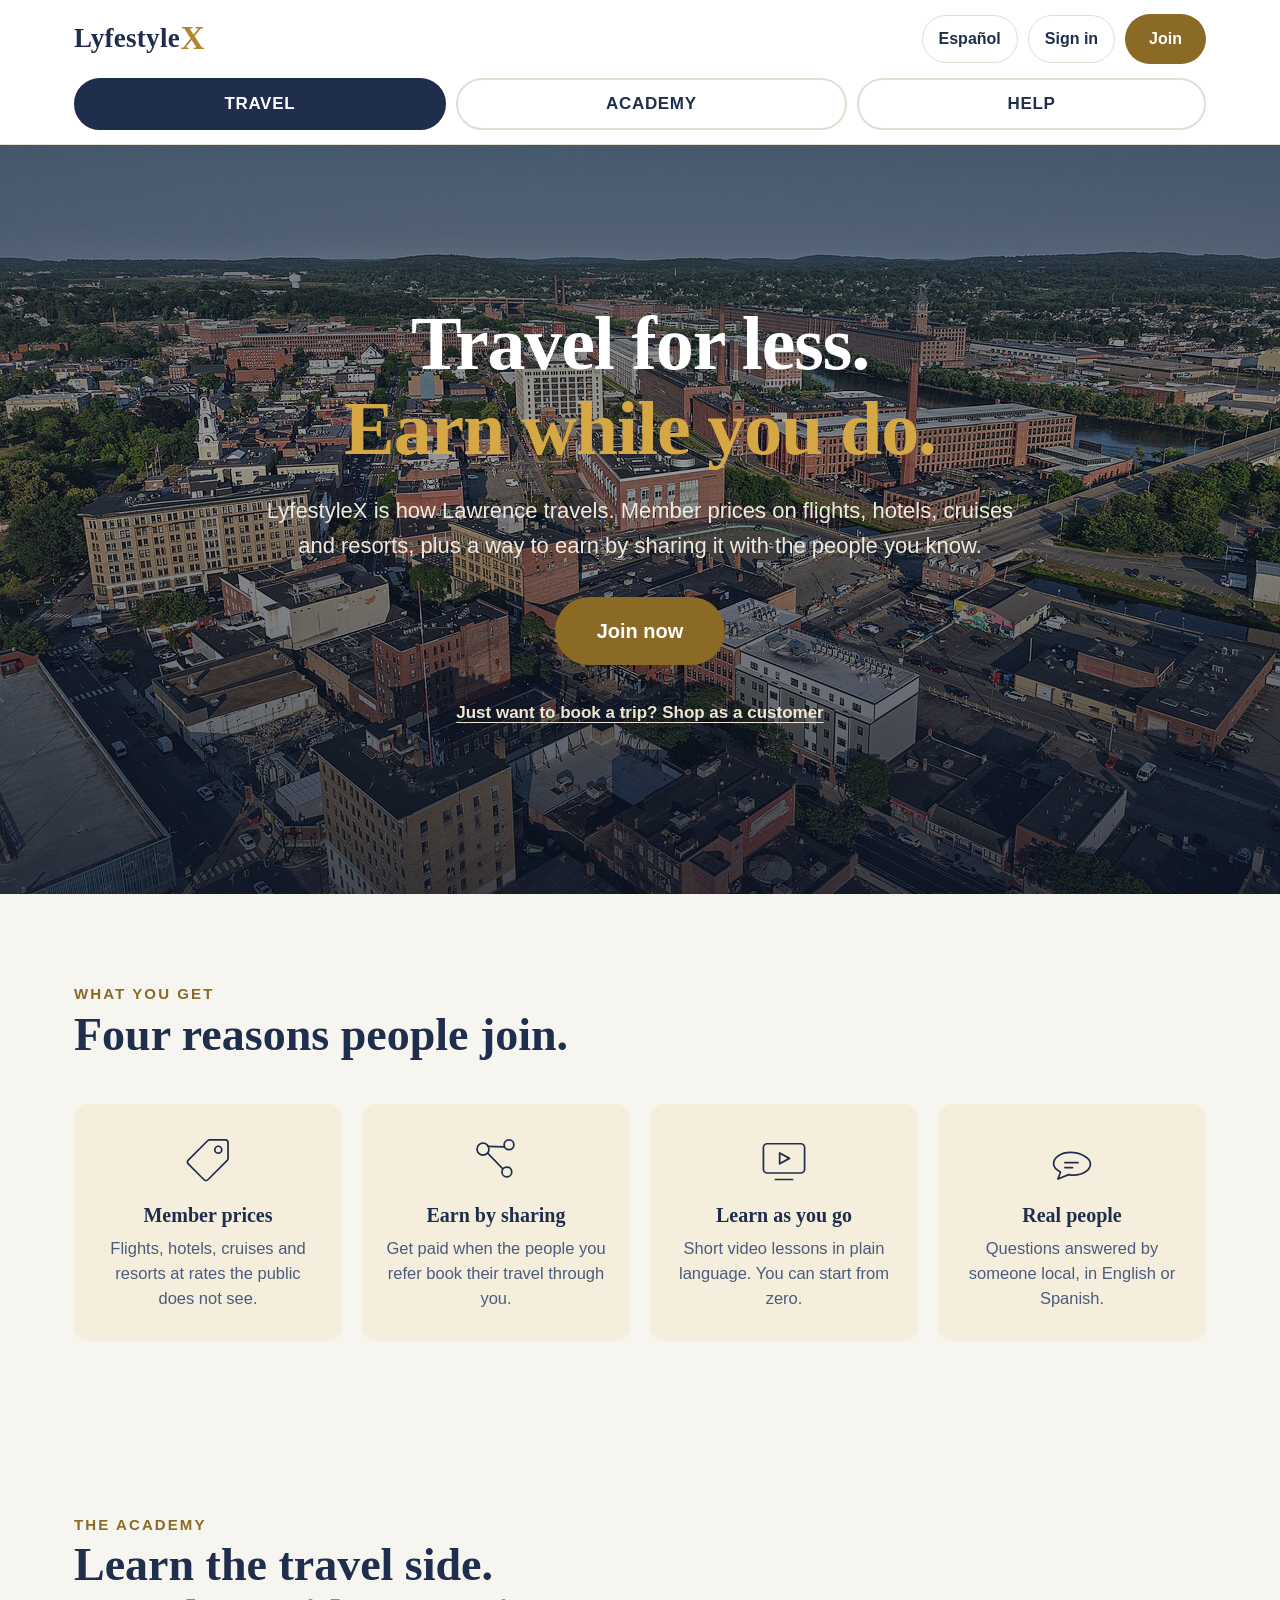
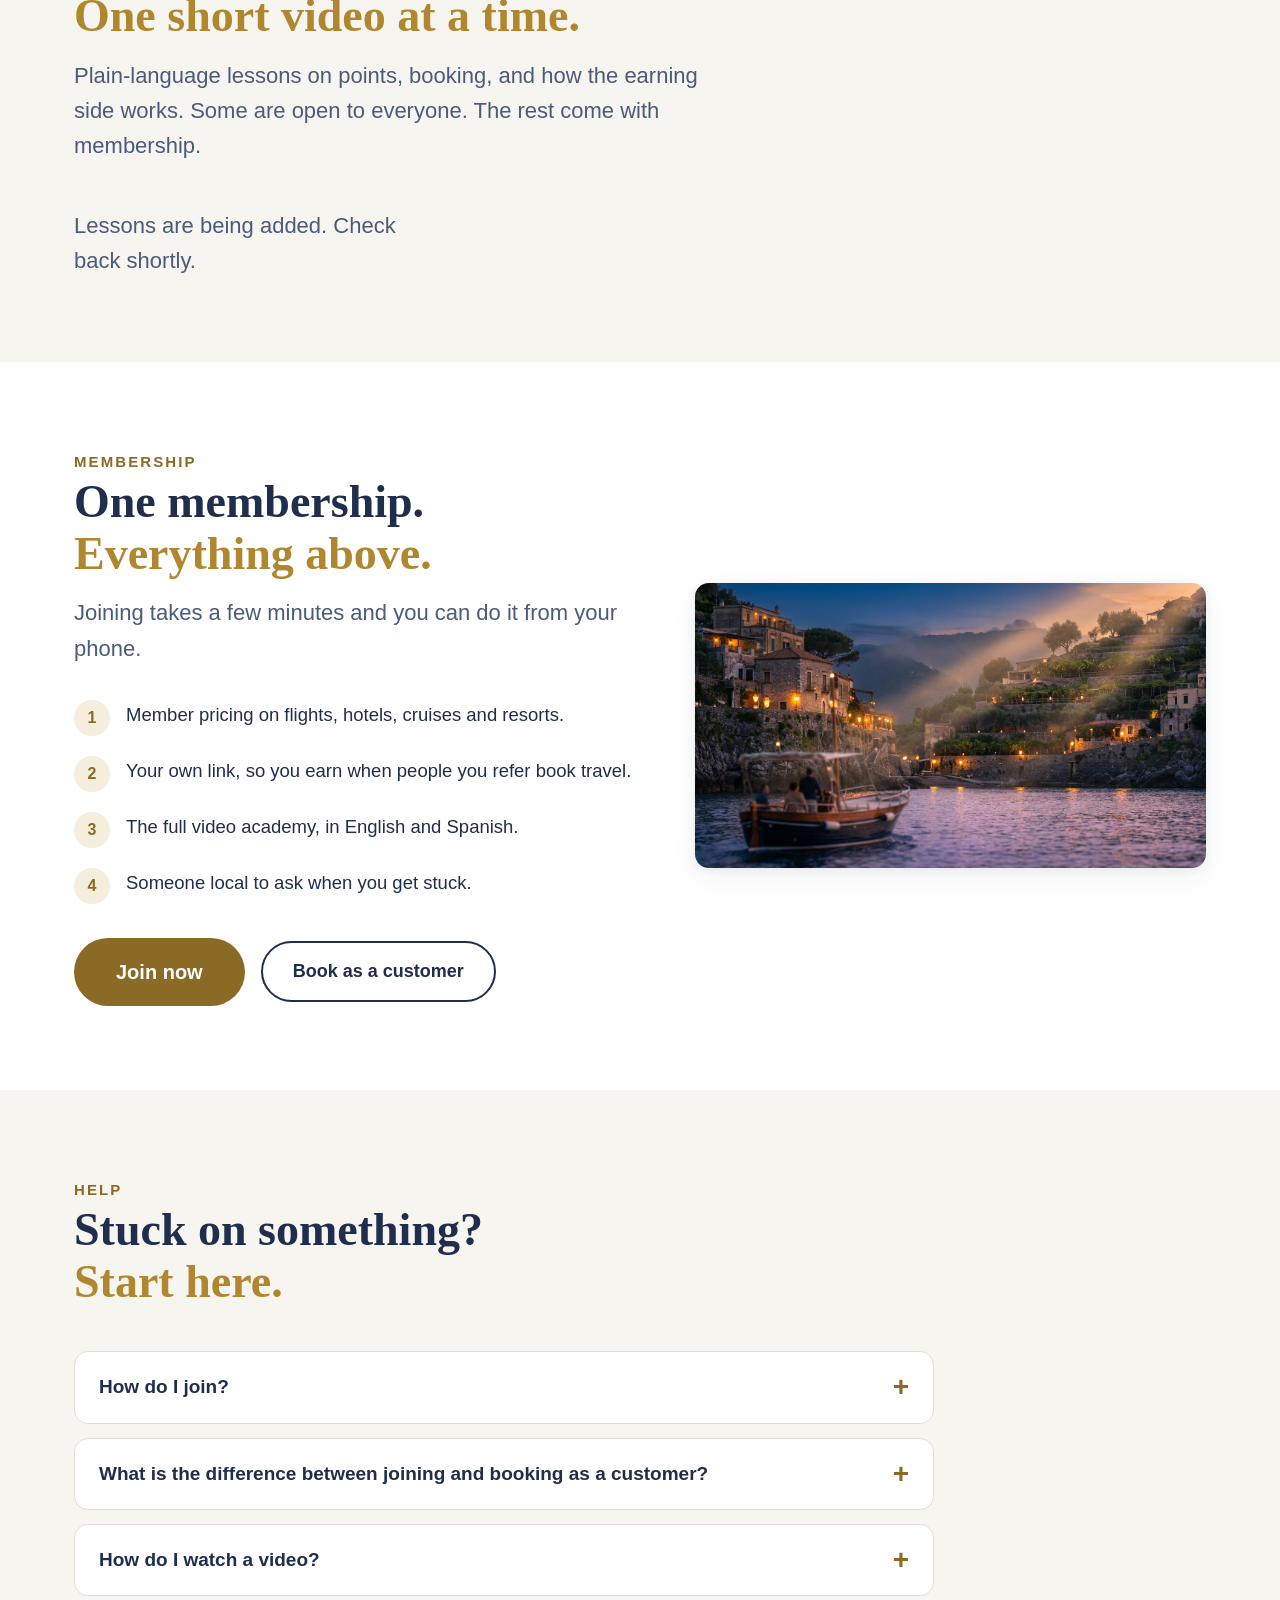
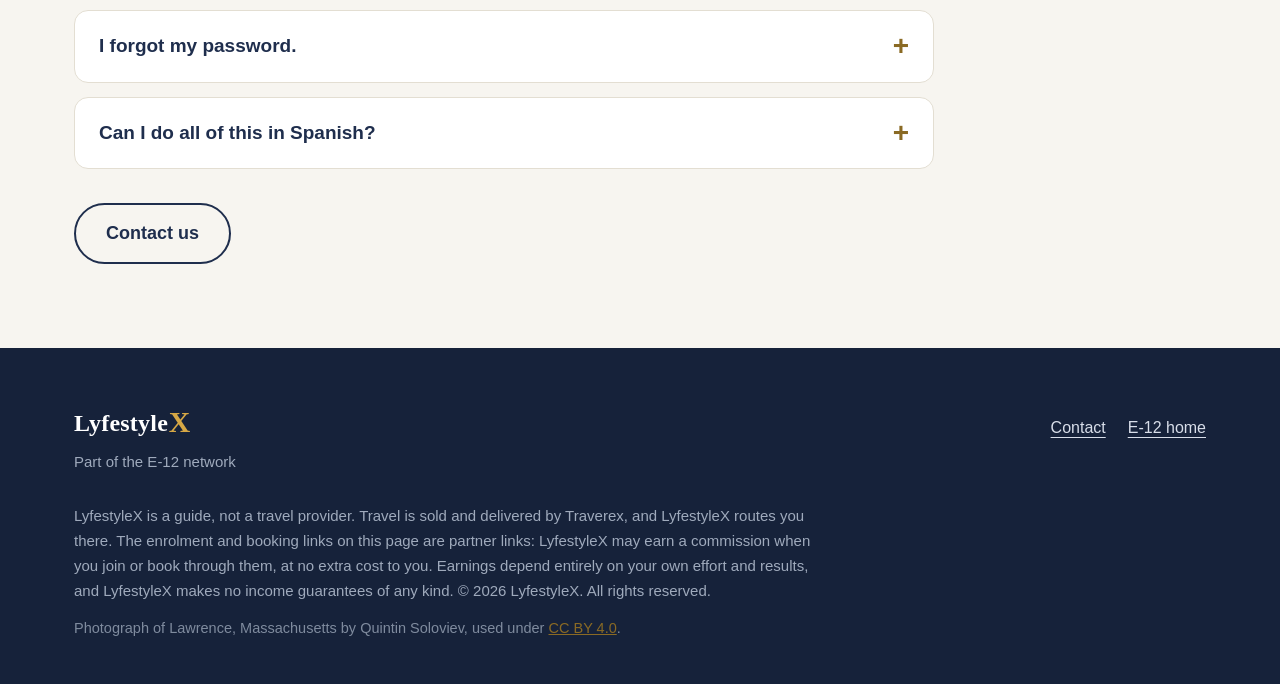
==== lifestyle/index.html @ 4eb67fd3 "LyfestyleX travel page: light rebuild at /lifestyle/ New standalone travel page, the first category " ====
<!doctype html>
<html lang="en">
<head>
<meta charset="utf-8">
<meta name="viewport" content="width=device-width, initial-scale=1">
<title>LyfestyleX - Travel for less, earn while you do</title>
<meta name="description" content="LyfestyleX is how Lawrence travels. Member prices on flights, hotels and cruises, plus a way to earn by sharing it.">
<style>
/* ==========================================================================
   LyfestyleX - travel page (Gate 01 of the E-12 / e1212.com umbrella)
   Layout + palette after lawrenceredevelopmentauthority.org (navy + gold,
   white ground, two-tone serif headings).
   Imagery after xullu.com (bright, full-bleed, rounded, generous space).
   Built for an older, less tech-comfortable, bilingual Lawrence audience:
   nothing hidden behind a menu, nothing under 15px, every target >= 48px.
   Self-contained: no external requests of any kind.
   ========================================================================== */
:root {
  --navy:       #1F2E4D;   /* primary text, headline line 1 */
  --navy-deep:  #16223A;
  --navy-soft:  #4A5B7C;   /* secondary text - 6.4:1 on white */
  --gold:       #B0872F;   /* LARGE display text only - 3.3:1 */
  --gold-text:  #8A6A24;   /* small text + button fills - 5.0:1 */
  --gold-hi:    #D6A845;   /* bright accent, used on dark only */
  --gold-tint:  #F6EEDC;
  --paper:      #FFFFFF;
  --paper-2:    #F7F5F0;
  --line:       #E3DED2;
  --focus:      #1F6FEB;
  --ok:         #2F6B3A;
  --font-display: "Georgia Pro", Georgia, "Times New Roman", serif;
  --font-body: -apple-system, BlinkMacSystemFont, "Segoe UI", Roboto, "Helvetica Neue", Arial, sans-serif;
  --radius: 14px;
  --shadow: 0 2px 10px rgba(31, 46, 77, 0.07), 0 10px 30px rgba(31, 46, 77, 0.06);
}

* { margin: 0; padding: 0; box-sizing: border-box; }
[hidden] { display: none !important; }
html { scroll-behavior: smooth; scroll-padding-top: 148px; }
body {
  background: var(--paper);
  color: var(--navy);
  font-family: var(--font-body);
  font-size: 19px;
  line-height: 1.6;
  overflow-x: hidden;
  -webkit-font-smoothing: antialiased;
}
img { max-width: 100%; display: block; }
a { color: var(--gold-text); }

/* One visible focus style everywhere. Never removed. */
:focus-visible {
  outline: 3px solid var(--focus);
  outline-offset: 3px;
  border-radius: 4px;
}

.wrap { max-width: 1180px; margin: 0 auto; padding: 0 24px; }

/* ============================== TYPE ============================== */
h1, h2, h3 { font-family: var(--font-display); font-weight: 700; line-height: 1.12; }
h1 { font-size: clamp(38px, 6.4vw, 76px); letter-spacing: -0.015em; }
h2 { font-size: clamp(30px, 4vw, 46px); color: var(--navy); }
h3 { font-size: 21px; line-height: 1.3; }
/* LRA's signature: heading stacks navy over gold */
.h2-gold { display: block; color: var(--gold); }
.lead { font-size: clamp(18px, 2vw, 22px); color: var(--navy-soft); max-width: 62ch; }
.eyebrow {
  font-size: 15px; font-weight: 700; letter-spacing: 0.14em;
  text-transform: uppercase; color: var(--gold-text); margin-bottom: 10px;
}

/* ============================== BUTTONS ============================== */
.btn {
  display: inline-flex; align-items: center; justify-content: center;
  min-height: 56px; padding: 14px 30px;
  font-family: var(--font-body); font-size: 18px; font-weight: 700;
  border: 2px solid transparent; border-radius: 999px;
  cursor: pointer; text-decoration: none; text-align: center;
  transition: background-color .15s, border-color .15s, color .15s;
}
.btn-gold { background: var(--gold-text); color: #fff; }
.btn-gold:hover { background: #6E5320; }
.btn-navy { background: var(--navy); color: #fff; }
.btn-navy:hover { background: var(--navy-deep); }
.btn-ghost { background: transparent; color: var(--navy); border-color: var(--navy); }
.btn-ghost:hover { background: var(--navy); color: #fff; }
.btn-lg { min-height: 64px; font-size: 20px; padding: 16px 40px; }
.btn-sm { min-height: 48px; font-size: 16px; padding: 10px 22px; }
.cta-row { display: flex; flex-wrap: wrap; gap: 16px; align-items: center; }

/* ============================== NAV ============================== */
header.nav {
  position: sticky; top: 0; z-index: 50;
  background: var(--paper);
  border-bottom: 1px solid var(--line);
}
.nav-in {
  display: flex; align-items: center; justify-content: space-between;
  gap: 16px; padding: 14px 24px; max-width: 1180px; margin: 0 auto;
}
.wordmark {
  font-family: var(--font-display); font-weight: 700;
  font-size: 27px; letter-spacing: 0.01em; color: var(--navy);
  text-decoration: none; white-space: nowrap;
}
/* the emphasised X */
.wordmark .x {
  color: var(--gold); font-size: 1.24em; line-height: 0;
  position: relative; top: 0.05em; margin-left: 0.02em;
}
.nav-right { display: flex; align-items: center; gap: 10px; flex-wrap: wrap; }
.linkbtn {
  min-height: 48px; padding: 8px 16px; font-size: 16px; font-weight: 600;
  background: none; border: 1px solid var(--line); border-radius: 999px;
  color: var(--navy); cursor: pointer; font-family: var(--font-body);
}
.linkbtn:hover { border-color: var(--navy); }

/* Row 2: the four big labelled tabs. Never a hamburger, never a dropdown. */
.tabs {
  display: flex; gap: 10px; flex-wrap: wrap;
  padding: 0 24px 14px; max-width: 1180px; margin: 0 auto;
}
.tab {
  flex: 1 1 auto; min-width: 130px;
  display: flex; align-items: center; justify-content: center;
  min-height: 52px; padding: 10px 18px;
  font-size: 17px; font-weight: 700; letter-spacing: 0.04em;
  text-transform: uppercase; text-decoration: none;
  color: var(--navy); background: var(--paper);
  border: 2px solid var(--line); border-radius: 999px;
  transition: background-color .15s, border-color .15s, color .15s;
}
.tab:hover { border-color: var(--navy); }
.tab[aria-current="true"] { background: var(--navy); border-color: var(--navy); color: #fff; }

/* ============================== HERO ============================== */
.hero { position: relative; min-height: min(78vh, 720px); display: flex; align-items: center; }
.hero-img { position: absolute; inset: 0; overflow: hidden; }
.hero-img img { width: 100%; height: 100%; object-fit: cover; object-position: center 42%; }
/* scrim so white type stays legible on a bright daylight photo */
.hero-img::after {
  content: ""; position: absolute; inset: 0;
  background:
    linear-gradient(180deg, rgba(12,20,36,0.62) 0%, rgba(12,20,36,0.40) 42%, rgba(12,20,36,0.78) 100%);
}
.hero-in { position: relative; z-index: 2; width: 100%; padding: 72px 0; text-align: center; }
.hero h1 { color: #fff; text-wrap: balance; }
.hero h1 .gold { color: var(--gold-hi); display: block; }
.hero .lead { color: #EFEAE0; margin: 22px auto 0; text-align: center; }
.hero .cta-row { justify-content: center; margin-top: 34px; }
/* the quieter customer path */
.cust-link {
  display: inline-block; margin-top: 22px;
  color: #F0E6CF; font-size: 17px; font-weight: 600;
  text-decoration: underline; text-underline-offset: 4px;
  min-height: 48px; padding: 12px 4px;
}
.cust-link:hover { color: #fff; }

/* ============================== SECTIONS ============================== */
section { padding: 84px 0; }
.band { background: var(--paper-2); }
.sec-head { max-width: 62ch; margin-bottom: 44px; }
.sec-head .lead { margin-top: 16px; }

/* ---- Xullu-style icon tiles ---- */
.tiles { display: grid; grid-template-columns: repeat(4, 1fr); gap: 20px; }
.tile {
  background: var(--gold-tint); border-radius: var(--radius);
  padding: 30px 24px; text-align: center;
}
.tile svg { width: 52px; height: 52px; margin: 0 auto 16px; display: block; color: var(--navy); }
.tile h3 { color: var(--navy); margin-bottom: 8px; font-size: 20px; }
.tile p { font-size: 16.5px; color: var(--navy-soft); line-height: 1.5; }

/* ---- card grid: wraps, never scrolls sideways, no arrows ---- */
.grid { display: grid; grid-template-columns: repeat(3, 1fr); gap: 26px; }
.card {
  background: var(--paper); border: 1px solid var(--line);
  border-radius: var(--radius); overflow: hidden;
  box-shadow: var(--shadow); cursor: pointer;
  display: flex; flex-direction: column;
  transition: transform .15s, box-shadow .15s;
}
.card:hover { transform: translateY(-3px); box-shadow: 0 6px 16px rgba(31,46,77,.12), 0 18px 44px rgba(31,46,77,.10); }
.card-img { position: relative; aspect-ratio: 16 / 9; background: var(--paper-2); }
.card-img img { width: 100%; height: 100%; object-fit: cover; }
.card-play {
  position: absolute; left: 50%; top: 50%; transform: translate(-50%, -50%);
  width: 62px; height: 62px; border-radius: 50%;
  background: rgba(255,255,255,0.94); box-shadow: 0 4px 14px rgba(0,0,0,.28);
  display: flex; align-items: center; justify-content: center;
}
.card-play::after {
  content: ""; margin-left: 4px;
  border-left: 19px solid var(--navy);
  border-top: 12px solid transparent; border-bottom: 12px solid transparent;
}
.card-body { padding: 20px 22px 24px; }
.pill {
  display: inline-block; margin-bottom: 10px;
  font-size: 14.5px; font-weight: 700; letter-spacing: 0.06em; text-transform: uppercase;
  padding: 5px 13px; border-radius: 999px;
}
.pill-members { background: var(--navy); color: #fff; }
.pill-free { background: var(--gold-tint); color: var(--gold-text); }
.card h3 { color: var(--navy); }

/* ---- membership list ---- */
.benefits { list-style: none; display: grid; gap: 20px; margin-bottom: 34px; }
.benefits li { display: flex; gap: 16px; align-items: flex-start; font-size: 18.5px; }
.benefits .n {
  flex: 0 0 auto; width: 36px; height: 36px; border-radius: 50%;
  background: var(--gold-tint); color: var(--gold-text);
  font-weight: 700; font-size: 16px;
  display: flex; align-items: center; justify-content: center;
}
.split { display: grid; grid-template-columns: 1.05fr 0.95fr; gap: 56px; align-items: center; }
.split img { border-radius: var(--radius); box-shadow: var(--shadow); }

/* ---- help / faq ---- */
.faq { display: grid; gap: 14px; max-width: 860px; }
.qa { border: 1px solid var(--line); border-radius: var(--radius); background: var(--paper); }
.qa summary {
  cursor: pointer; list-style: none; padding: 20px 24px;
  font-size: 19px; font-weight: 700; color: var(--navy);
  display: flex; justify-content: space-between; align-items: center; gap: 16px;
  min-height: 64px;
}
.qa summary::-webkit-details-marker { display: none; }
.qa summary::after { content: "+"; font-size: 28px; color: var(--gold-text); line-height: 1; }
.qa[open] summary::after { content: "\2212"; }
.qa p { padding: 0 24px 22px; color: var(--navy-soft); font-size: 17.5px; }

/* ---- video ---- */
.video-frame {
  position: relative; aspect-ratio: 16 / 9; max-width: 940px; margin: 0 auto;
  border-radius: var(--radius); overflow: hidden;
  background: var(--navy-deep); box-shadow: var(--shadow);
}
.video-frame iframe, .video-frame video { width: 100%; height: 100%; border: 0; display: block; }

/* ============================== FOOTER ============================== */
footer { background: var(--navy-deep); color: #D8DEE9; padding: 56px 0 44px; font-size: 16px; }
footer .wordmark { color: #fff; font-size: 24px; }
footer .wordmark .x { color: var(--gold-hi); }
.foot-top {
  display: flex; justify-content: space-between; gap: 26px;
  flex-wrap: wrap; align-items: flex-start; margin-bottom: 30px;
}
.foot-links { display: flex; gap: 22px; flex-wrap: wrap; }
.foot-links a { color: #D8DEE9; text-decoration: underline; text-underline-offset: 4px; min-height: 48px; display: inline-flex; align-items: center; }
.foot-links a:hover { color: #fff; }
.disclosure { color: #9FAABC; font-size: 15px; line-height: 1.65; max-width: 90ch; }
.disclosure a { color: #B9C4D4; }
.credit { color: #7F8B9E; font-size: 14.5px; margin-top: 14px; }

/* ============================== MODALS ============================== */
.modal-wrap {
  position: fixed; inset: 0; z-index: 100; display: none;
  align-items: center; justify-content: center; padding: 20px;
  background: rgba(12, 20, 36, 0.62);
}
.modal-wrap.open { display: flex; }
.modal {
  position: relative; width: 100%; max-width: 470px;
  background: var(--paper); border-radius: var(--radius);
  padding: 34px 30px 30px; box-shadow: 0 24px 70px rgba(0,0,0,.35);
  max-height: 92vh; overflow-y: auto;
}
.modal h3 { font-size: 27px; margin-bottom: 6px; }
.close-x {
  position: absolute; top: 12px; right: 12px;
  width: 48px; height: 48px; border: 0; border-radius: 50%;
  background: none; font-size: 30px; line-height: 1; color: var(--navy-soft); cursor: pointer;
}
.close-x:hover { background: var(--paper-2); color: var(--navy); }
.field { margin-top: 18px; }
.field label { display: block; font-size: 16px; font-weight: 600; margin-bottom: 7px; }
.field input {
  width: 100%; min-height: 54px; padding: 12px 15px;
  font-size: 18px; font-family: var(--font-body); color: var(--navy);
  background: var(--paper); border: 2px solid var(--line); border-radius: 10px;
}
.field input:focus { border-color: var(--navy); outline: none; }
.field input:focus-visible { outline: 3px solid var(--focus); outline-offset: 2px; }
.msg { margin-top: 14px; font-size: 16.5px; min-height: 24px; color: var(--navy-soft); }
.msg.err { color: #B3261E; }
.msg.ok { color: var(--ok); }
.modal .btn { width: 100%; margin-top: 20px; }
.switch-mode { margin-top: 16px; font-size: 16.5px; color: var(--navy-soft); text-align: center; }
.switch-mode a { cursor: pointer; font-weight: 600; }

.vplayer {
  position: fixed; inset: 0; z-index: 110; display: none;
  align-items: center; justify-content: center; padding: 22px;
  background: rgba(8, 13, 24, 0.94);
}
.vplayer.open { display: flex; }
.vplayer video, .vplayer .frame { width: min(1080px, 100%); aspect-ratio: 16/9; border-radius: 10px; background: #000; }
.vplayer .frame iframe { width: 100%; height: 100%; border: 0; border-radius: 10px; }
.close-v {
  position: absolute; top: 18px; right: 18px;
  min-height: 52px; padding: 12px 24px; font-size: 17px; font-weight: 700;
  background: #fff; color: var(--navy); border: 0; border-radius: 999px; cursor: pointer;
}

.toast {
  position: fixed; left: 50%; bottom: 28px; transform: translateX(-50%) translateY(20px);
  background: var(--navy-deep); color: #fff; padding: 16px 26px;
  border-radius: 999px; font-size: 17px; font-weight: 600;
  box-shadow: 0 12px 34px rgba(0,0,0,.3);
  opacity: 0; pointer-events: none; transition: opacity .2s, transform .2s; z-index: 120;
  max-width: calc(100vw - 40px); text-align: center;
}
.toast.show { opacity: 1; transform: translateX(-50%) translateY(0); }

/* ============================== RESPONSIVE ============================== */
@media (max-width: 980px) {
  .tiles { grid-template-columns: repeat(2, 1fr); }
  .grid { grid-template-columns: repeat(2, 1fr); }
  .split { grid-template-columns: 1fr; gap: 34px; }
}
@media (max-width: 680px) {
  html { scroll-padding-top: 190px; }
  body { font-size: 18px; }
  section { padding: 56px 0; }
  .nav-in { padding: 12px 18px; flex-wrap: wrap; }
  .wordmark { font-size: 24px; }
  .tabs { padding: 0 18px 12px; }
  /* four tabs wrap to a 2 x 2 block - still all visible, still no menu */
  .tab { flex: 1 1 calc(50% - 5px); min-width: 0; font-size: 16px; }
  .wrap { padding: 0 18px; }
  .grid { grid-template-columns: 1fr; }
  .hero-in { padding: 56px 0; }
  .hero .cta-row .btn { width: 100%; }
}
@media (max-width: 420px) {
  .tiles { grid-template-columns: 1fr; }
}
@media (prefers-reduced-motion: reduce) {
  html { scroll-behavior: auto; }
  * { transition: none !important; }
}
</style>
</head>
<body id="top">

<header class="nav">
  <div class="nav-in">
    <a class="wordmark" href="#top" aria-label="LyfestyleX home">Lyfestyle<span class="x">X</span></a>
    <div class="nav-right">
      <button class="linkbtn" id="langBtn" aria-label="Switch language / Cambiar idioma">Espa&ntilde;ol</button>
      <button class="linkbtn" id="authBtn">Sign in</button>
      <a class="linkbtn owner-link" id="ownerLink" href="../admin.html" hidden>Owner panel</a>
      <a class="btn btn-gold btn-sm" href="#" data-link="joinBusiness" data-i18n="nav.join">Join</a>
    </div>
  </div>
  <nav class="tabs" aria-label="Sections">
    <a class="tab" href="#travel"  data-i18n="tab.travel">Travel</a>
    <a class="tab" href="#watch"   data-i18n="tab.watch" hidden>Watch</a>
    <a class="tab" href="#academy" data-i18n="tab.academy">Academy</a>
    <a class="tab" href="#help"    data-i18n="tab.help">Help</a>
  </nav>
</header>

<main>

<!-- ============================ HERO / TRAVEL ============================ -->
<section class="hero" id="travel">
  <div class="hero-img">
    <img src="../img/lawrence-hero.jpg"
         srcset="../img/lawrence-hero-sm.jpg 1280w, ../img/lawrence-hero.jpg 1920w"
         sizes="100vw"
         alt="An aerial view of downtown Lawrence, Massachusetts on a clear summer morning, with the brick mill buildings and the Merrimack River"
         fetchpriority="high">
  </div>
  <div class="hero-in">
    <div class="wrap">
      <h1 data-i18n="hero.h1">Travel for less.<span class="gold">Earn while you do.</span></h1>
      <p class="lead" data-i18n="hero.lead">LyfestyleX is how Lawrence travels. Member prices on flights, hotels,
        cruises and resorts, plus a way to earn by sharing it with the people you know.</p>
      <div class="cta-row">
        <a class="btn btn-gold btn-lg" href="#" data-link="joinBusiness" data-i18n="hero.cta">Join now</a>
      </div>
      <a class="cust-link" href="#" data-link="joinCustomer" data-i18n="hero.cust">Just want to book a trip? Shop as a customer</a>
    </div>
  </div>
</section>

<!-- ============================ WHAT YOU GET ============================ -->
<section class="band">
  <div class="wrap">
    <div class="sec-head">
      <span class="eyebrow" data-i18n="tiles.eyebrow">What you get</span>
      <h2 data-i18n="tiles.h2">Four reasons people join.</h2>
    </div>
    <div class="tiles">
      <div class="tile">
        <svg viewBox="0 0 48 48" fill="none" stroke="currentColor" stroke-width="1.6" stroke-linecap="round" stroke-linejoin="round" aria-hidden="true">
          <path d="M25.4 5.5H40a2.5 2.5 0 0 1 2.5 2.5v14.6a2.5 2.5 0 0 1-.73 1.77L23.9 42.24a2.5 2.5 0 0 1-3.54 0L5.76 27.64a2.5 2.5 0 0 1 0-3.54L23.63 6.23a2.5 2.5 0 0 1 1.77-.73Z"/>
          <circle cx="33.5" cy="14.5" r="3.2"/>
        </svg>
        <h3 data-i18n="tile1.h">Member prices</h3>
        <p data-i18n="tile1.p">Flights, hotels, cruises and resorts at rates the public does not see.</p>
      </div>
      <div class="tile">
        <svg viewBox="0 0 48 48" fill="none" stroke="currentColor" stroke-width="1.6" stroke-linecap="round" stroke-linejoin="round" aria-hidden="true">
          <circle cx="12" cy="14" r="5.5"/><circle cx="36" cy="10" r="4.5"/><circle cx="34" cy="35" r="4.5"/>
          <path d="M16.6 11.4 31.6 11.8M16.3 17.6 30.2 32.1"/>
        </svg>
        <h3 data-i18n="tile2.h">Earn by sharing</h3>
        <p data-i18n="tile2.p">Get paid when the people you refer book their travel through you.</p>
      </div>
      <div class="tile">
        <svg viewBox="0 0 48 48" fill="none" stroke="currentColor" stroke-width="1.6" stroke-linecap="round" stroke-linejoin="round" aria-hidden="true">
          <rect x="5" y="9" width="38" height="27" rx="3.5"/>
          <path d="M20 17.5v10l9-5-9-5Z"/><path d="M16 42h16"/>
        </svg>
        <h3 data-i18n="tile3.h">Learn as you go</h3>
        <p data-i18n="tile3.p">Short video lessons in plain language. You can start from zero.</p>
      </div>
      <div class="tile">
        <svg viewBox="0 0 48 48" fill="none" stroke="currentColor" stroke-width="1.6" stroke-linecap="round" stroke-linejoin="round" aria-hidden="true">
          <path d="M41 27.5c0 5.8-6.9 10.5-15.5 10.5a20 20 0 0 1-4.6-.53L11 41.5l2.4-6.4C9.4 33 7 30.5 7 27.5 7 21.7 13.9 17 22.5 17S41 21.7 41 27.5Z"/>
          <path d="M17.5 26.5h12M17.5 31h7"/>
        </svg>
        <h3 data-i18n="tile4.h">Real people</h3>
        <p data-i18n="tile4.p">Questions answered by someone local, in English or Spanish.</p>
      </div>
    </div>
  </div>
</section>

<!-- ============================ WATCH ============================
     Hidden entirely until an intro video exists. No empty player. -->
<section id="watch" hidden>
  <div class="wrap">
    <div class="sec-head">
      <span class="eyebrow" data-i18n="watch.eyebrow">Watch first</span>
      <h2 data-i18n="watch.h2">See how it works.<span class="h2-gold" data-i18n="watch.h2b">Five minutes, start to finish.</span></h2>
    </div>
    <div class="video-frame" id="introFrame"></div>
    <div class="cta-row" style="margin-top: 38px; justify-content: center;">
      <a class="btn btn-gold btn-lg" href="#" data-link="joinBusiness" data-i18n="watch.cta">Join now</a>
    </div>
  </div>
</section>

<!-- ============================ ACADEMY ============================ -->
<section id="academy" class="band">
  <div class="wrap">
    <div class="sec-head">
      <span class="eyebrow" data-i18n="acad.eyebrow">The Academy</span>
      <h2 data-i18n="acad.h2">Learn the travel side.<span class="h2-gold" data-i18n="acad.h2b">One short video at a time.</span></h2>
      <p class="lead" data-i18n="acad.lead">Plain-language lessons on points, booking, and how the earning side works.
        Some are open to everyone. The rest come with membership.</p>
    </div>
    <div class="grid" id="academyGrid">
      <!-- filled from Supabase; this is the empty-state fallback -->
      <p class="lead" id="academyEmpty" data-i18n="acad.empty">Lessons are being added. Check back shortly.</p>
    </div>
  </div>
</section>

<!-- ============================ MEMBERSHIP ============================ -->
<section id="join">
  <div class="wrap">
    <div class="split">
      <div>
        <span class="eyebrow" data-i18n="join.eyebrow">Membership</span>
        <h2 data-i18n="join.h2">One membership.<span class="h2-gold" data-i18n="join.h2b">Everything above.</span></h2>
        <p class="lead" style="margin: 16px 0 34px;" data-i18n="join.lead">Joining takes a few minutes and you can do it from your phone.</p>
        <ul class="benefits">
          <li><span class="n">1</span><span data-i18n="join.li1">Member pricing on flights, hotels, cruises and resorts.</span></li>
          <li><span class="n">2</span><span data-i18n="join.li2">Your own link, so you earn when people you refer book travel.</span></li>
          <li><span class="n">3</span><span data-i18n="join.li3">The full video academy, in English and Spanish.</span></li>
          <li><span class="n">4</span><span data-i18n="join.li4">Someone local to ask when you get stuck.</span></li>
        </ul>
        <div class="cta-row">
          <a class="btn btn-gold btn-lg" href="#" data-link="joinBusiness" data-i18n="join.cta">Join now</a>
          <a class="btn btn-ghost" href="#" data-link="joinCustomer" data-i18n="join.cta2">Book as a customer</a>
        </div>
      </div>
      <div>
        <img src="../img/travel-amalfi.jpg" alt="A coastal town at golden hour seen from the water" loading="lazy">
      </div>
    </div>
  </div>
</section>

<!-- ============================ HELP ============================ -->
<section id="help" class="band">
  <div class="wrap">
    <div class="sec-head">
      <span class="eyebrow" data-i18n="help.eyebrow">Help</span>
      <h2 data-i18n="help.h2">Stuck on something?<span class="h2-gold" data-i18n="help.h2b">Start here.</span></h2>
    </div>
    <div class="faq">
      <details class="qa">
        <summary data-i18n="faq1.q">How do I join?</summary>
        <p data-i18n="faq1.a">Press any gold "Join now" button on this page. It opens the Traverex enrolment
          form in a new tab. Fill it in and you are a member. If you would rather just book a trip without
          joining, use the "Book as a customer" link instead.</p>
      </details>
      <details class="qa">
        <summary data-i18n="faq2.q">What is the difference between joining and booking as a customer?</summary>
        <p data-i18n="faq2.a">Booking as a customer means you buy travel at member prices. Joining means you
          also get your own link, so you earn when other people book through you. Most people join.</p>
      </details>
      <details class="qa">
        <summary data-i18n="faq3.q">How do I watch a video?</summary>
        <p data-i18n="faq3.a">Press anywhere on the picture of the lesson you want. It opens straight away.
          To close it, press the Close button in the corner.</p>
      </details>
      <details class="qa">
        <summary data-i18n="faq4.q">I forgot my password.</summary>
        <p data-i18n="faq4.a">Press Sign in at the top of the page, then use the reset option. If it does not
          arrive within a few minutes, check your spam folder, then contact us below.</p>
      </details>
      <details class="qa">
        <summary data-i18n="faq5.q">Can I do all of this in Spanish?</summary>
        <p data-i18n="faq5.a">Yes. Press "Espa&ntilde;ol" at the top of the page and the whole site changes.
          Press "English" to change it back.</p>
      </details>
    </div>
    <div class="cta-row" style="margin-top: 34px;">
      <a class="btn btn-ghost" href="#" data-link="contact" data-i18n="help.contact">Contact us</a>
    </div>
  </div>
</section>

</main>

<footer>
  <div class="wrap">
    <div class="foot-top">
      <div>
        <span class="wordmark">Lyfestyle<span class="x">X</span></span>
        <div style="margin-top: 8px; color: #9FAABC; font-size: 15px;" data-i18n="foot.part">Part of the E-12 network</div>
      </div>
      <div class="foot-links">
        <a href="#" data-link="contact" data-i18n="foot.contact">Contact</a>
        <a href="../" data-i18n="foot.e12">E-12 home</a>
      </div>
    </div>
    <p class="disclosure" data-i18n="foot.disclosure">LyfestyleX is a guide, not a travel provider. Travel is
      sold and delivered by Traverex, and LyfestyleX routes you there. The enrolment and booking links on this
      page are partner links: LyfestyleX may earn a commission when you join or book through them, at no extra
      cost to you. Earnings depend entirely on your own effort and results, and LyfestyleX makes no income
      guarantees of any kind. &copy; 2026 LyfestyleX. All rights reserved.</p>
    <p class="credit">Photograph of Lawrence, Massachusetts by Quintin Soloviev, used under
      <a href="https://creativecommons.org/licenses/by/4.0/" rel="license noopener" target="_blank">CC BY 4.0</a>.</p>
  </div>
</footer>

<!-- ============================ MODALS ============================ -->
<div class="modal-wrap" id="authModal" role="dialog" aria-modal="true" aria-labelledby="authTitle">
  <div class="modal">
    <button class="close-x" id="authClose" aria-label="Close">&times;</button>
    <span class="eyebrow" data-i18n="auth.tag">LyfestyleX members</span>
    <h3 id="authTitle">Sign in</h3>
    <div class="field">
      <label for="authEmail" data-i18n="auth.email">Email</label>
      <input id="authEmail" type="email" autocomplete="email">
    </div>
    <div class="field">
      <label for="authPass" data-i18n="auth.pass">Password</label>
      <input id="authPass" type="password" autocomplete="current-password">
    </div>
    <div class="msg" id="authMsg"></div>
    <button class="btn btn-navy" id="authSubmit">Sign in</button>
    <div class="switch-mode" id="authSwitch">New here? <a id="authToggle" tabindex="0" role="button">Create an account</a></div>
  </div>
</div>

<div class="modal-wrap" id="leadModal" role="dialog" aria-modal="true" aria-labelledby="leadTitle">
  <div class="modal">
    <button class="close-x" id="leadClose" aria-label="Close">&times;</button>
    <span class="eyebrow" data-i18n="lead.tag">LyfestyleX</span>
    <h3 id="leadTitle" data-i18n="lead.title">Talk to someone</h3>
    <p style="color: var(--navy-soft); font-size: 17px; margin-top: 8px;" data-i18n="lead.intro">Leave your details and
      someone will get back to you.</p>
    <div class="field">
      <label for="leadName" data-i18n="lead.name">Name</label>
      <input id="leadName" type="text" autocomplete="name">
    </div>
    <div class="field">
      <label for="leadEmail" data-i18n="lead.email">Email</label>
      <input id="leadEmail" type="email" autocomplete="email">
    </div>
    <div class="field">
      <label for="leadPhone" data-i18n="lead.phone">Phone</label>
      <input id="leadPhone" type="tel" autocomplete="tel">
    </div>
    <div class="msg" id="leadMsg"></div>
    <button class="btn btn-gold" id="leadSubmit" data-i18n="lead.send">Send</button>
  </div>
</div>

<div class="vplayer" id="vplayer">
  <button class="close-v" id="vplayerClose" data-i18n="player.close">Close</button>
  <video id="vplayerVideo" controls playsinline></video>
  <div class="frame" id="vplayerFrame" hidden></div>
</div>

<div class="toast" id="toast" role="status" aria-live="polite"></div>

<script src="../js/supabase.js"></script>
<script src="../js/config.js"></script>
<script>
/* ==========================================================================
   PARTNER LINKS
   Defaults are the real, verified Traverex enrolment URLs. Anything set in
   the site_links table overrides them, so Jose can change either from the
   owner panel without a code change.
   ========================================================================== */
var LINKS = {
  joinBusiness: "https://traverexlifestyle.com/nexlevelnetwork", /* PRIMARY: business enrolment */
  joinCustomer: "https://traverex.com/nexlevelnetwork",          /* secondary: customer enrolment */
  introVideo:   "",                                              /* unset -> Watch section stays hidden */
  contact:      ""                                               /* unset -> opens the lead form */
};

/* ==========================================================================
   LANGUAGE (EN / ES)
   English lives in the markup. Spanish lives in I18N_ES. Dynamic strings go
   through window.__lyxT(en, es).
   ========================================================================== */
(function () {
  var I18N_ES = {
    "nav.join": "Únete",
    "tab.travel": "Viajes", "tab.watch": "Ver", "tab.academy": "Academia", "tab.help": "Ayuda",

    "hero.h1": 'Viaja por menos.<span class="gold">Y gana mientras viajas.</span>',
    "hero.lead": "LyfestyleX es la manera en que Lawrence viaja. Precios de miembro en vuelos, hoteles, " +
      "cruceros y resorts, y una forma de ganar compartiéndolo con la gente que ya conoces.",
    "hero.cta": "Únete ahora",
    "hero.cust": "¿Solo quieres viajar? Compra como cliente",

    "tiles.eyebrow": "Lo que recibes", "tiles.h2": "Cuatro razones para unirte.",
    "tile1.h": "Precios de miembro",
    "tile1.p": "Vuelos, hoteles, cruceros y resorts a precios que el público no ve.",
    "tile2.h": "Gana compartiendo",
    "tile2.p": "Te pagan cuando las personas que refieres reservan sus viajes contigo.",
    "tile3.h": "Aprende sobre la marcha",
    "tile3.p": "Videos cortos en lenguaje sencillo. Puedes empezar desde cero.",
    "tile4.h": "Gente de verdad",
    "tile4.p": "Preguntas contestadas por alguien local, en inglés o español.",

    "watch.eyebrow": "Míralo primero", "watch.h2": "Mira cómo funciona.",
    "watch.h2b": "Cinco minutos, de principio a fin.", "watch.cta": "Únete ahora",

    "acad.eyebrow": "La Academia", "acad.h2": "Aprende el lado de los viajes.",
    "acad.h2b": "Un video corto a la vez.",
    "acad.lead": "Lecciones en lenguaje sencillo sobre puntos, reservaciones y cómo funciona la parte de " +
      "ganancias. Algunas son para todos. El resto viene con la membresía.",
    "acad.empty": "Estamos agregando las lecciones. Vuelve pronto.",

    "join.eyebrow": "Membresía", "join.h2": "Una membresía.", "join.h2b": "Todo lo de arriba.",
    "join.lead": "Unirte toma unos minutos y lo puedes hacer desde tu teléfono.",
    "join.li1": "Precios de miembro en vuelos, hoteles, cruceros y resorts.",
    "join.li2": "Tu propio enlace, para que ganes cuando la gente que refieres reserve.",
    "join.li3": "La academia completa de videos, en inglés y español.",
    "join.li4": "Alguien local a quien preguntarle cuando te trabes.",
    "join.cta": "Únete ahora", "join.cta2": "Reservar como cliente",

    "help.eyebrow": "Ayuda", "help.h2": "¿Algo no te queda claro?", "help.h2b": "Empieza aquí.",
    "faq1.q": "¿Cómo me uno?",
    "faq1.a": 'Presiona cualquier botón dorado que diga "Únete ahora" en esta página. Se abre el formulario ' +
      'de inscripción de Traverex en una pestaña nueva. Llénalo y ya eres miembro. Si prefieres solo reservar ' +
      'un viaje sin unirte, usa el enlace "Reservar como cliente".',
    "faq2.q": "¿Cuál es la diferencia entre unirme y comprar como cliente?",
    "faq2.a": "Comprar como cliente significa que compras viajes a precio de miembro. Unirte significa que " +
      "además recibes tu propio enlace, para ganar cuando otras personas reserven contigo. La mayoría se une.",
    "faq3.q": "¿Cómo veo un video?",
    "faq3.a": "Presiona en cualquier parte de la imagen de la lección que quieres. Se abre de inmediato. " +
      "Para cerrarla, presiona el botón Cerrar en la esquina.",
    "faq4.q": "Olvidé mi contraseña.",
    "faq4.a": "Presiona Entrar arriba en la página y usa la opción de restablecer. Si no llega en unos " +
      "minutos, revisa tu carpeta de spam y luego contáctanos abajo.",
    "faq5.q": "¿Puedo hacer todo esto en español?",
    "faq5.a": 'Sí. Presiona "Español" arriba en la página y todo el sitio cambia. Presiona "English" para ' +
      'regresarlo.',
    "help.contact": "Contáctanos",

    "foot.part": "Parte de la red E-12", "foot.contact": "Contacto", "foot.e12": "Inicio E-12",
    "foot.disclosure": "LyfestyleX es una guía, no un proveedor de viajes. Los viajes los vende y entrega " +
      "Traverex, y LyfestyleX te dirige allá. Los enlaces de inscripción y reservación en esta página son " +
      "enlaces de socio: LyfestyleX puede ganar una comisión cuando te unes o reservas a través de ellos, sin " +
      "costo adicional para ti. Las ganancias dependen completamente de tu propio esfuerzo y resultados, y " +
      "LyfestyleX no garantiza ingresos de ningún tipo. © 2026 LyfestyleX. Todos los derechos reservados.",

    "auth.tag": "Miembros LyfestyleX", "auth.email": "Correo", "auth.pass": "Contraseña",
    "lead.tag": "LyfestyleX", "lead.title": "Habla con alguien",
    "lead.intro": "Déjanos tus datos y alguien te contactará.",
    "lead.name": "Nombre", "lead.email": "Correo", "lead.phone": "Teléfono", "lead.send": "Enviar",
    "player.close": "Cerrar"
  };

  window.__lyxT = function (en, es) { return (window.__lyxLang === "es" && es) ? es : en; };

  var langBtn = document.getElementById("langBtn");

  function applyLang(lang) {
    window.__lyxLang = lang;
    document.documentElement.lang = lang;
    langBtn.textContent = lang === "es" ? "English" : "Español";
    document.querySelectorAll("[data-i18n]").forEach(function (el) {
      var k = el.getAttribute("data-i18n");
      if (!el.dataset.enSrc) el.dataset.enSrc = el.innerHTML;
      el.innerHTML = (lang === "es" && I18N_ES[k]) ? I18N_ES[k] : el.dataset.enSrc;
    });
    try { localStorage.setItem("lyx_lang", lang); } catch (e) {}
    document.dispatchEvent(new CustomEvent("lyxlang"));
  }

  var saved = "en";
  try {
    saved = new URLSearchParams(location.search).get("lang") || localStorage.getItem("lyx_lang") ||
      ((navigator.language || "").toLowerCase().indexOf("es") === 0 ? "es" : "en");
  } catch (e) {}
  applyLang(saved === "es" ? "es" : "en");

  langBtn.addEventListener("click", function () {
    applyLang(window.__lyxLang === "es" ? "en" : "es");
  });
})();

/* ==========================================================================
   SITE CHROME: toast, tab highlighting, partner-link routing
   ========================================================================== */
(function () {
  var toastEl = document.getElementById("toast"), toastTimer;
  window.__lyxToast = function (m) {
    toastEl.textContent = m;
    toastEl.classList.add("show");
    clearTimeout(toastTimer);
    toastTimer = setTimeout(function () { toastEl.classList.remove("show"); }, 3200);
  };

  /* Highlight whichever section is on screen so "where am I" is always answered. */
  var tabs = Array.prototype.slice.call(document.querySelectorAll(".tab"));
  var sections = tabs
    .map(function (t) { return document.querySelector(t.getAttribute("href")); })
    .filter(Boolean);

  function markCurrent() {
    var best = null, bestTop = Infinity;
    sections.forEach(function (s) {
      if (s.hasAttribute("hidden")) return;
      var top = Math.abs(s.getBoundingClientRect().top - 160);
      if (top < bestTop) { bestTop = top; best = s; }
    });
    tabs.forEach(function (t) {
      var on = best && t.getAttribute("href") === "#" + best.id;
      if (on) { t.setAttribute("aria-current", "true"); } else { t.removeAttribute("aria-current"); }
    });
  }
  markCurrent();
  var ticking = false;
  window.addEventListener("scroll", function () {
    if (ticking) return;
    ticking = true;
    requestAnimationFrame(function () { markCurrent(); ticking = false; });
  }, { passive: true });

  /* Only ever hand http(s) to window.open. site_links is admin-writable, so a
     stray javascript: or data: value must not become an executable click. */
  window.__lyxSafeUrl = function (u) {
    try {
      var p = new URL(u, location.href);
      return (p.protocol === "http:" || p.protocol === "https:") ? p.href : null;
    } catch (e) { return null; }
  };

  /* Partner links. Anything still unset shows a plain notice instead of a dead click. */
  document.addEventListener("click", function (ev) {
    var el = ev.target.closest("[data-link]");
    if (!el) return;
    var key = el.getAttribute("data-link");
    if (!(key in LINKS)) return;
    ev.preventDefault();

    if (key === "contact") {
      var url = LINKS.contact;
      if (!url) { window.__lyxOpenLead && window.__lyxOpenLead("contact"); return; }
      if (/^mailto:/i.test(url)) { location.href = url; return; }
      var safeContact = window.__lyxSafeUrl(url);
      if (safeContact) window.open(safeContact, "_blank", "noopener");
      else window.__lyxOpenLead && window.__lyxOpenLead("contact");
      return;
    }
    var safe = LINKS[key] ? window.__lyxSafeUrl(LINKS[key]) : null;
    if (!safe) {
      window.__lyxToast(window.__lyxT("This link goes live soon.", "Este enlace estará activo pronto."));
      return;
    }
    window.__lyxTrackClick && window.__lyxTrackClick(key);
    window.open(safe, "_blank", "noopener");
  });
})();
</script>
<script src="js/app.js"></script>
</body>
</html>
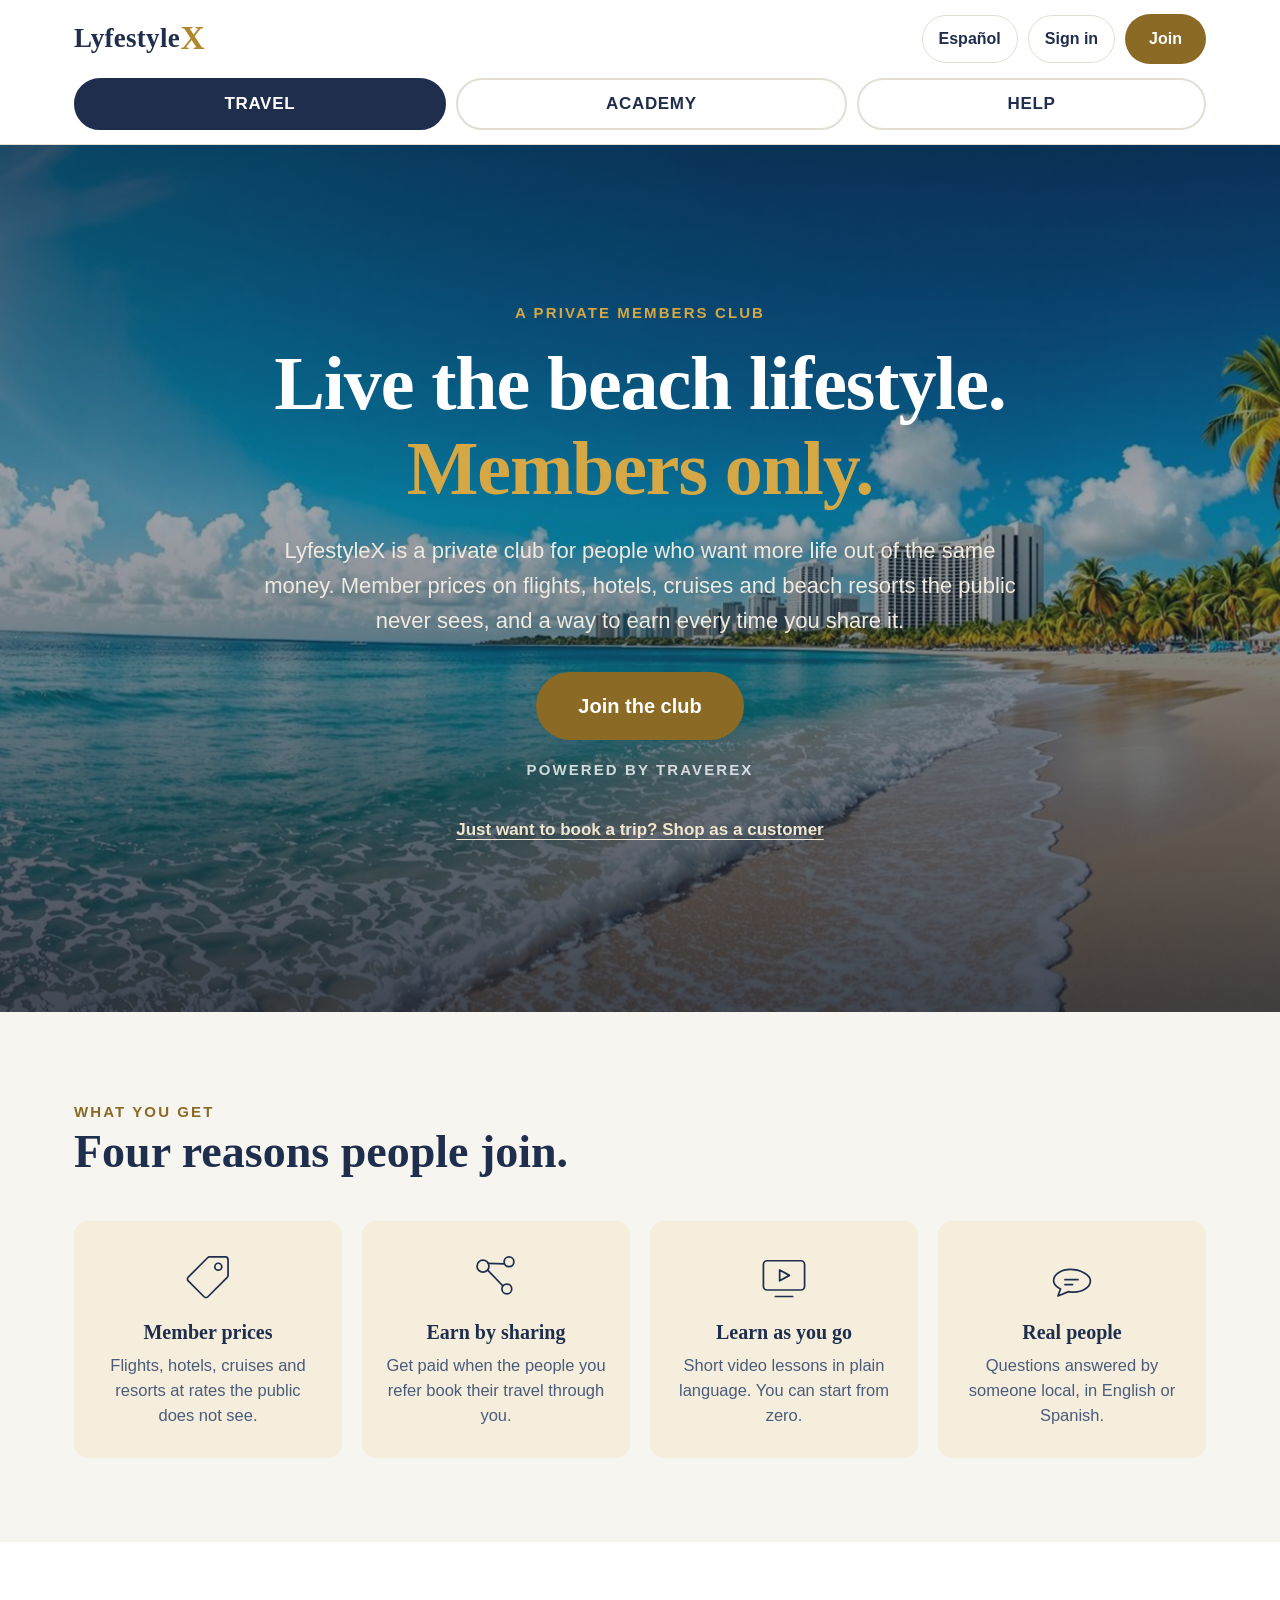
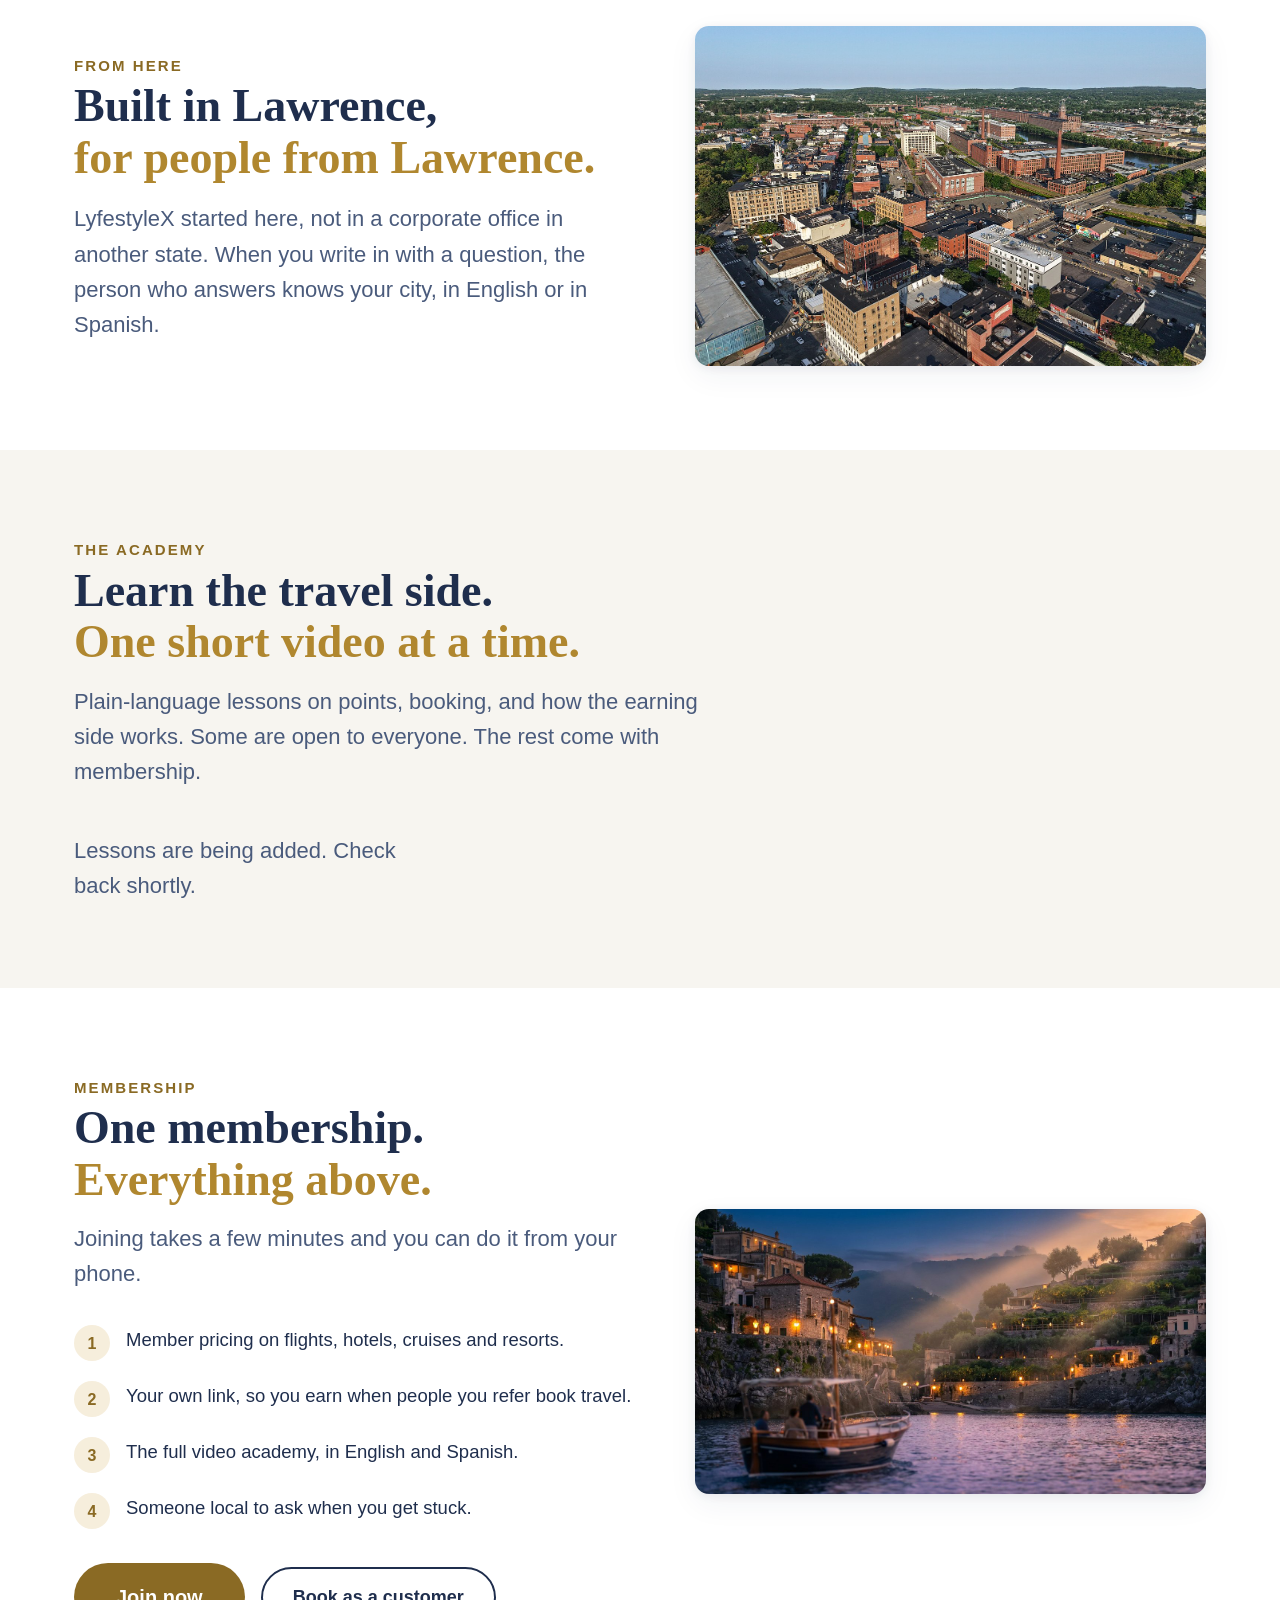
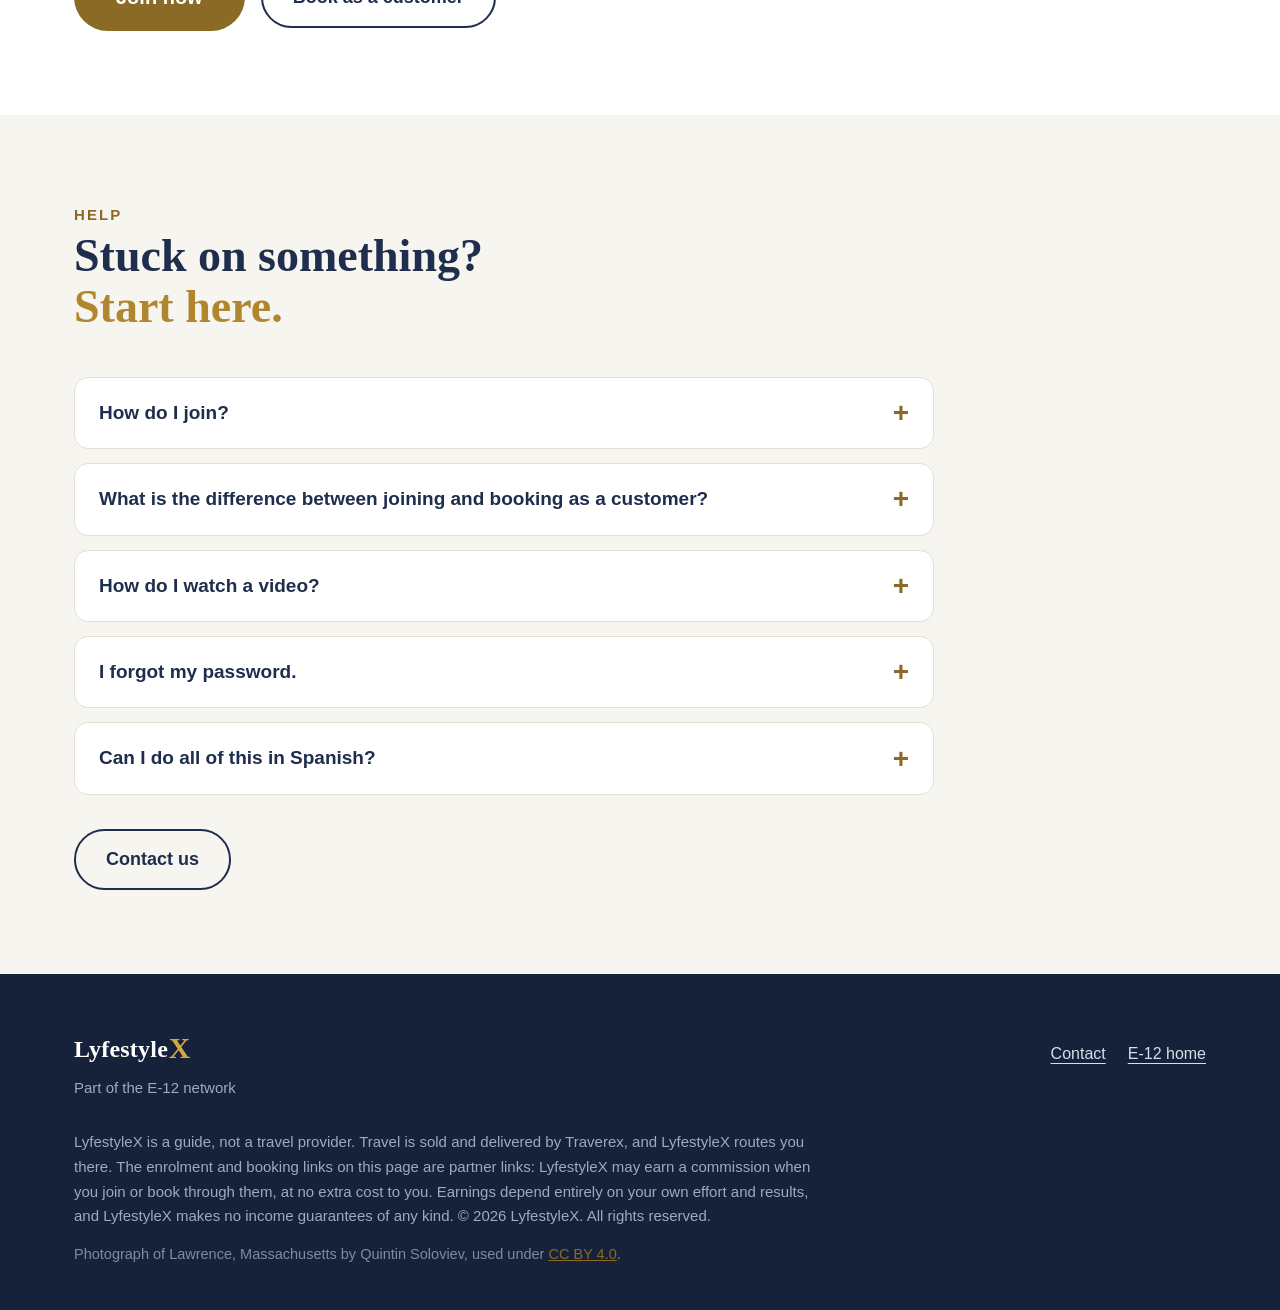
==== commit ae3338f8: "e1212.com becomes the umbrella; LyfestyleX gets the beach hero Marketing points at e1212.com, so the" ====
--- a/lifestyle/index.html
+++ b/lifestyle/index.html
@@ -5,347 +5,7 @@
 <meta name="viewport" content="width=device-width, initial-scale=1">
 <title>LyfestyleX - Travel for less, earn while you do</title>
 <meta name="description" content="LyfestyleX is how Lawrence travels. Member prices on flights, hotels and cruises, plus a way to earn by sharing it.">
-<style>
-/* ==========================================================================
-   LyfestyleX - travel page (Gate 01 of the E-12 / e1212.com umbrella)
-   Layout + palette after lawrenceredevelopmentauthority.org (navy + gold,
-   white ground, two-tone serif headings).
-   Imagery after xullu.com (bright, full-bleed, rounded, generous space).
-   Built for an older, less tech-comfortable, bilingual Lawrence audience:
-   nothing hidden behind a menu, nothing under 15px, every target >= 48px.
-   Self-contained: no external requests of any kind.
-   ========================================================================== */
-:root {
-  --navy:       #1F2E4D;   /* primary text, headline line 1 */
-  --navy-deep:  #16223A;
-  --navy-soft:  #4A5B7C;   /* secondary text - 6.4:1 on white */
-  --gold:       #B0872F;   /* LARGE display text only - 3.3:1 */
-  --gold-text:  #8A6A24;   /* small text + button fills - 5.0:1 */
-  --gold-hi:    #D6A845;   /* bright accent, used on dark only */
-  --gold-tint:  #F6EEDC;
-  --paper:      #FFFFFF;
-  --paper-2:    #F7F5F0;
-  --line:       #E3DED2;
-  --focus:      #1F6FEB;
-  --ok:         #2F6B3A;
-  --font-display: "Georgia Pro", Georgia, "Times New Roman", serif;
-  --font-body: -apple-system, BlinkMacSystemFont, "Segoe UI", Roboto, "Helvetica Neue", Arial, sans-serif;
-  --radius: 14px;
-  --shadow: 0 2px 10px rgba(31, 46, 77, 0.07), 0 10px 30px rgba(31, 46, 77, 0.06);
-}
-
-* { margin: 0; padding: 0; box-sizing: border-box; }
-[hidden] { display: none !important; }
-html { scroll-behavior: smooth; scroll-padding-top: 148px; }
-body {
-  background: var(--paper);
-  color: var(--navy);
-  font-family: var(--font-body);
-  font-size: 19px;
-  line-height: 1.6;
-  overflow-x: hidden;
-  -webkit-font-smoothing: antialiased;
-}
-img { max-width: 100%; display: block; }
-a { color: var(--gold-text); }
-
-/* One visible focus style everywhere. Never removed. */
-:focus-visible {
-  outline: 3px solid var(--focus);
-  outline-offset: 3px;
-  border-radius: 4px;
-}
-
-.wrap { max-width: 1180px; margin: 0 auto; padding: 0 24px; }
-
-/* ============================== TYPE ============================== */
-h1, h2, h3 { font-family: var(--font-display); font-weight: 700; line-height: 1.12; }
-h1 { font-size: clamp(38px, 6.4vw, 76px); letter-spacing: -0.015em; }
-h2 { font-size: clamp(30px, 4vw, 46px); color: var(--navy); }
-h3 { font-size: 21px; line-height: 1.3; }
-/* LRA's signature: heading stacks navy over gold */
-.h2-gold { display: block; color: var(--gold); }
-.lead { font-size: clamp(18px, 2vw, 22px); color: var(--navy-soft); max-width: 62ch; }
-.eyebrow {
-  font-size: 15px; font-weight: 700; letter-spacing: 0.14em;
-  text-transform: uppercase; color: var(--gold-text); margin-bottom: 10px;
-}
-
-/* ============================== BUTTONS ============================== */
-.btn {
-  display: inline-flex; align-items: center; justify-content: center;
-  min-height: 56px; padding: 14px 30px;
-  font-family: var(--font-body); font-size: 18px; font-weight: 700;
-  border: 2px solid transparent; border-radius: 999px;
-  cursor: pointer; text-decoration: none; text-align: center;
-  transition: background-color .15s, border-color .15s, color .15s;
-}
-.btn-gold { background: var(--gold-text); color: #fff; }
-.btn-gold:hover { background: #6E5320; }
-.btn-navy { background: var(--navy); color: #fff; }
-.btn-navy:hover { background: var(--navy-deep); }
-.btn-ghost { background: transparent; color: var(--navy); border-color: var(--navy); }
-.btn-ghost:hover { background: var(--navy); color: #fff; }
-.btn-lg { min-height: 64px; font-size: 20px; padding: 16px 40px; }
-.btn-sm { min-height: 48px; font-size: 16px; padding: 10px 22px; }
-.cta-row { display: flex; flex-wrap: wrap; gap: 16px; align-items: center; }
-
-/* ============================== NAV ============================== */
-header.nav {
-  position: sticky; top: 0; z-index: 50;
-  background: var(--paper);
-  border-bottom: 1px solid var(--line);
-}
-.nav-in {
-  display: flex; align-items: center; justify-content: space-between;
-  gap: 16px; padding: 14px 24px; max-width: 1180px; margin: 0 auto;
-}
-.wordmark {
-  font-family: var(--font-display); font-weight: 700;
-  font-size: 27px; letter-spacing: 0.01em; color: var(--navy);
-  text-decoration: none; white-space: nowrap;
-}
-/* the emphasised X */
-.wordmark .x {
-  color: var(--gold); font-size: 1.24em; line-height: 0;
-  position: relative; top: 0.05em; margin-left: 0.02em;
-}
-.nav-right { display: flex; align-items: center; gap: 10px; flex-wrap: wrap; }
-.linkbtn {
-  min-height: 48px; padding: 8px 16px; font-size: 16px; font-weight: 600;
-  background: none; border: 1px solid var(--line); border-radius: 999px;
-  color: var(--navy); cursor: pointer; font-family: var(--font-body);
-}
-.linkbtn:hover { border-color: var(--navy); }
-
-/* Row 2: the four big labelled tabs. Never a hamburger, never a dropdown. */
-.tabs {
-  display: flex; gap: 10px; flex-wrap: wrap;
-  padding: 0 24px 14px; max-width: 1180px; margin: 0 auto;
-}
-.tab {
-  flex: 1 1 auto; min-width: 130px;
-  display: flex; align-items: center; justify-content: center;
-  min-height: 52px; padding: 10px 18px;
-  font-size: 17px; font-weight: 700; letter-spacing: 0.04em;
-  text-transform: uppercase; text-decoration: none;
-  color: var(--navy); background: var(--paper);
-  border: 2px solid var(--line); border-radius: 999px;
-  transition: background-color .15s, border-color .15s, color .15s;
-}
-.tab:hover { border-color: var(--navy); }
-.tab[aria-current="true"] { background: var(--navy); border-color: var(--navy); color: #fff; }
-
-/* ============================== HERO ============================== */
-.hero { position: relative; min-height: min(78vh, 720px); display: flex; align-items: center; }
-.hero-img { position: absolute; inset: 0; overflow: hidden; }
-.hero-img img { width: 100%; height: 100%; object-fit: cover; object-position: center 42%; }
-/* scrim so white type stays legible on a bright daylight photo */
-.hero-img::after {
-  content: ""; position: absolute; inset: 0;
-  background:
-    linear-gradient(180deg, rgba(12,20,36,0.62) 0%, rgba(12,20,36,0.40) 42%, rgba(12,20,36,0.78) 100%);
-}
-.hero-in { position: relative; z-index: 2; width: 100%; padding: 72px 0; text-align: center; }
-.hero h1 { color: #fff; text-wrap: balance; }
-.hero h1 .gold { color: var(--gold-hi); display: block; }
-.hero .lead { color: #EFEAE0; margin: 22px auto 0; text-align: center; }
-.hero .cta-row { justify-content: center; margin-top: 34px; }
-/* the quieter customer path */
-.cust-link {
-  display: inline-block; margin-top: 22px;
-  color: #F0E6CF; font-size: 17px; font-weight: 600;
-  text-decoration: underline; text-underline-offset: 4px;
-  min-height: 48px; padding: 12px 4px;
-}
-.cust-link:hover { color: #fff; }
-
-/* ============================== SECTIONS ============================== */
-section { padding: 84px 0; }
-.band { background: var(--paper-2); }
-.sec-head { max-width: 62ch; margin-bottom: 44px; }
-.sec-head .lead { margin-top: 16px; }
-
-/* ---- Xullu-style icon tiles ---- */
-.tiles { display: grid; grid-template-columns: repeat(4, 1fr); gap: 20px; }
-.tile {
-  background: var(--gold-tint); border-radius: var(--radius);
-  padding: 30px 24px; text-align: center;
-}
-.tile svg { width: 52px; height: 52px; margin: 0 auto 16px; display: block; color: var(--navy); }
-.tile h3 { color: var(--navy); margin-bottom: 8px; font-size: 20px; }
-.tile p { font-size: 16.5px; color: var(--navy-soft); line-height: 1.5; }
-
-/* ---- card grid: wraps, never scrolls sideways, no arrows ---- */
-.grid { display: grid; grid-template-columns: repeat(3, 1fr); gap: 26px; }
-.card {
-  background: var(--paper); border: 1px solid var(--line);
-  border-radius: var(--radius); overflow: hidden;
-  box-shadow: var(--shadow); cursor: pointer;
-  display: flex; flex-direction: column;
-  transition: transform .15s, box-shadow .15s;
-}
-.card:hover { transform: translateY(-3px); box-shadow: 0 6px 16px rgba(31,46,77,.12), 0 18px 44px rgba(31,46,77,.10); }
-.card-img { position: relative; aspect-ratio: 16 / 9; background: var(--paper-2); }
-.card-img img { width: 100%; height: 100%; object-fit: cover; }
-.card-play {
-  position: absolute; left: 50%; top: 50%; transform: translate(-50%, -50%);
-  width: 62px; height: 62px; border-radius: 50%;
-  background: rgba(255,255,255,0.94); box-shadow: 0 4px 14px rgba(0,0,0,.28);
-  display: flex; align-items: center; justify-content: center;
-}
-.card-play::after {
-  content: ""; margin-left: 4px;
-  border-left: 19px solid var(--navy);
-  border-top: 12px solid transparent; border-bottom: 12px solid transparent;
-}
-.card-body { padding: 20px 22px 24px; }
-.pill {
-  display: inline-block; margin-bottom: 10px;
-  font-size: 14.5px; font-weight: 700; letter-spacing: 0.06em; text-transform: uppercase;
-  padding: 5px 13px; border-radius: 999px;
-}
-.pill-members { background: var(--navy); color: #fff; }
-.pill-free { background: var(--gold-tint); color: var(--gold-text); }
-.card h3 { color: var(--navy); }
-
-/* ---- membership list ---- */
-.benefits { list-style: none; display: grid; gap: 20px; margin-bottom: 34px; }
-.benefits li { display: flex; gap: 16px; align-items: flex-start; font-size: 18.5px; }
-.benefits .n {
-  flex: 0 0 auto; width: 36px; height: 36px; border-radius: 50%;
-  background: var(--gold-tint); color: var(--gold-text);
-  font-weight: 700; font-size: 16px;
-  display: flex; align-items: center; justify-content: center;
-}
-.split { display: grid; grid-template-columns: 1.05fr 0.95fr; gap: 56px; align-items: center; }
-.split img { border-radius: var(--radius); box-shadow: var(--shadow); }
-
-/* ---- help / faq ---- */
-.faq { display: grid; gap: 14px; max-width: 860px; }
-.qa { border: 1px solid var(--line); border-radius: var(--radius); background: var(--paper); }
-.qa summary {
-  cursor: pointer; list-style: none; padding: 20px 24px;
-  font-size: 19px; font-weight: 700; color: var(--navy);
-  display: flex; justify-content: space-between; align-items: center; gap: 16px;
-  min-height: 64px;
-}
-.qa summary::-webkit-details-marker { display: none; }
-.qa summary::after { content: "+"; font-size: 28px; color: var(--gold-text); line-height: 1; }
-.qa[open] summary::after { content: "\2212"; }
-.qa p { padding: 0 24px 22px; color: var(--navy-soft); font-size: 17.5px; }
-
-/* ---- video ---- */
-.video-frame {
-  position: relative; aspect-ratio: 16 / 9; max-width: 940px; margin: 0 auto;
-  border-radius: var(--radius); overflow: hidden;
-  background: var(--navy-deep); box-shadow: var(--shadow);
-}
-.video-frame iframe, .video-frame video { width: 100%; height: 100%; border: 0; display: block; }
-
-/* ============================== FOOTER ============================== */
-footer { background: var(--navy-deep); color: #D8DEE9; padding: 56px 0 44px; font-size: 16px; }
-footer .wordmark { color: #fff; font-size: 24px; }
-footer .wordmark .x { color: var(--gold-hi); }
-.foot-top {
-  display: flex; justify-content: space-between; gap: 26px;
-  flex-wrap: wrap; align-items: flex-start; margin-bottom: 30px;
-}
-.foot-links { display: flex; gap: 22px; flex-wrap: wrap; }
-.foot-links a { color: #D8DEE9; text-decoration: underline; text-underline-offset: 4px; min-height: 48px; display: inline-flex; align-items: center; }
-.foot-links a:hover { color: #fff; }
-.disclosure { color: #9FAABC; font-size: 15px; line-height: 1.65; max-width: 90ch; }
-.disclosure a { color: #B9C4D4; }
-.credit { color: #7F8B9E; font-size: 14.5px; margin-top: 14px; }
-
-/* ============================== MODALS ============================== */
-.modal-wrap {
-  position: fixed; inset: 0; z-index: 100; display: none;
-  align-items: center; justify-content: center; padding: 20px;
-  background: rgba(12, 20, 36, 0.62);
-}
-.modal-wrap.open { display: flex; }
-.modal {
-  position: relative; width: 100%; max-width: 470px;
-  background: var(--paper); border-radius: var(--radius);
-  padding: 34px 30px 30px; box-shadow: 0 24px 70px rgba(0,0,0,.35);
-  max-height: 92vh; overflow-y: auto;
-}
-.modal h3 { font-size: 27px; margin-bottom: 6px; }
-.close-x {
-  position: absolute; top: 12px; right: 12px;
-  width: 48px; height: 48px; border: 0; border-radius: 50%;
-  background: none; font-size: 30px; line-height: 1; color: var(--navy-soft); cursor: pointer;
-}
-.close-x:hover { background: var(--paper-2); color: var(--navy); }
-.field { margin-top: 18px; }
-.field label { display: block; font-size: 16px; font-weight: 600; margin-bottom: 7px; }
-.field input {
-  width: 100%; min-height: 54px; padding: 12px 15px;
-  font-size: 18px; font-family: var(--font-body); color: var(--navy);
-  background: var(--paper); border: 2px solid var(--line); border-radius: 10px;
-}
-.field input:focus { border-color: var(--navy); outline: none; }
-.field input:focus-visible { outline: 3px solid var(--focus); outline-offset: 2px; }
-.msg { margin-top: 14px; font-size: 16.5px; min-height: 24px; color: var(--navy-soft); }
-.msg.err { color: #B3261E; }
-.msg.ok { color: var(--ok); }
-.modal .btn { width: 100%; margin-top: 20px; }
-.switch-mode { margin-top: 16px; font-size: 16.5px; color: var(--navy-soft); text-align: center; }
-.switch-mode a { cursor: pointer; font-weight: 600; }
-
-.vplayer {
-  position: fixed; inset: 0; z-index: 110; display: none;
-  align-items: center; justify-content: center; padding: 22px;
-  background: rgba(8, 13, 24, 0.94);
-}
-.vplayer.open { display: flex; }
-.vplayer video, .vplayer .frame { width: min(1080px, 100%); aspect-ratio: 16/9; border-radius: 10px; background: #000; }
-.vplayer .frame iframe { width: 100%; height: 100%; border: 0; border-radius: 10px; }
-.close-v {
-  position: absolute; top: 18px; right: 18px;
-  min-height: 52px; padding: 12px 24px; font-size: 17px; font-weight: 700;
-  background: #fff; color: var(--navy); border: 0; border-radius: 999px; cursor: pointer;
-}
-
-.toast {
-  position: fixed; left: 50%; bottom: 28px; transform: translateX(-50%) translateY(20px);
-  background: var(--navy-deep); color: #fff; padding: 16px 26px;
-  border-radius: 999px; font-size: 17px; font-weight: 600;
-  box-shadow: 0 12px 34px rgba(0,0,0,.3);
-  opacity: 0; pointer-events: none; transition: opacity .2s, transform .2s; z-index: 120;
-  max-width: calc(100vw - 40px); text-align: center;
-}
-.toast.show { opacity: 1; transform: translateX(-50%) translateY(0); }
-
-/* ============================== RESPONSIVE ============================== */
-@media (max-width: 980px) {
-  .tiles { grid-template-columns: repeat(2, 1fr); }
-  .grid { grid-template-columns: repeat(2, 1fr); }
-  .split { grid-template-columns: 1fr; gap: 34px; }
-}
-@media (max-width: 680px) {
-  html { scroll-padding-top: 190px; }
-  body { font-size: 18px; }
-  section { padding: 56px 0; }
-  .nav-in { padding: 12px 18px; flex-wrap: wrap; }
-  .wordmark { font-size: 24px; }
-  .tabs { padding: 0 18px 12px; }
-  /* four tabs wrap to a 2 x 2 block - still all visible, still no menu */
-  .tab { flex: 1 1 calc(50% - 5px); min-width: 0; font-size: 16px; }
-  .wrap { padding: 0 18px; }
-  .grid { grid-template-columns: 1fr; }
-  .hero-in { padding: 56px 0; }
-  .hero .cta-row .btn { width: 100%; }
-}
-@media (max-width: 420px) {
-  .tiles { grid-template-columns: 1fr; }
-}
-@media (prefers-reduced-motion: reduce) {
-  html { scroll-behavior: auto; }
-  * { transition: none !important; }
-}
-</style>
+<link rel="stylesheet" href="../css/lyx.css">
 </head>
 <body id="top">
 
@@ -372,20 +32,23 @@
 <!-- ============================ HERO / TRAVEL ============================ -->
 <section class="hero" id="travel">
   <div class="hero-img">
-    <img src="../img/lawrence-hero.jpg"
-         srcset="../img/lawrence-hero-sm.jpg 1280w, ../img/lawrence-hero.jpg 1920w"
+    <img src="../img/beach-hero.jpg"
+         srcset="../img/beach-hero-sm.jpg 1100w, ../img/beach-hero.jpg 2000w"
          sizes="100vw"
-         alt="An aerial view of downtown Lawrence, Massachusetts on a clear summer morning, with the brick mill buildings and the Merrimack River"
+         alt="A sunlit tropical beach with turquoise water, white surf, golden sand and palm trees, with a resort skyline along the shoreline"
          fetchpriority="high">
   </div>
   <div class="hero-in">
     <div class="wrap">
-      <h1 data-i18n="hero.h1">Travel for less.<span class="gold">Earn while you do.</span></h1>
-      <p class="lead" data-i18n="hero.lead">LyfestyleX is how Lawrence travels. Member prices on flights, hotels,
-        cruises and resorts, plus a way to earn by sharing it with the people you know.</p>
+      <span class="eyebrow" data-i18n="hero.eyebrow">A private members club</span>
+      <h1 data-i18n="hero.h1">Live the beach lifestyle.<span class="gold">Members only.</span></h1>
+      <p class="lead" data-i18n="hero.lead">LyfestyleX is a private club for people who want more life out of the
+        same money. Member prices on flights, hotels, cruises and beach resorts the public never sees, and a way
+        to earn every time you share it.</p>
       <div class="cta-row">
-        <a class="btn btn-gold btn-lg" href="#" data-link="joinBusiness" data-i18n="hero.cta">Join now</a>
-      </div>
+        <a class="btn btn-gold btn-lg" href="#" data-link="joinBusiness" data-i18n="hero.cta">Join the club</a>
+      </div>
+      <span class="powered" data-i18n="hero.powered">Powered by Traverex</span>
       <a class="cust-link" href="#" data-link="joinCustomer" data-i18n="hero.cust">Just want to book a trip? Shop as a customer</a>
     </div>
   </div>
@@ -430,6 +93,25 @@
         </svg>
         <h3 data-i18n="tile4.h">Real people</h3>
         <p data-i18n="tile4.p">Questions answered by someone local, in English or Spanish.</p>
+      </div>
+    </div>
+  </div>
+</section>
+
+<!-- ============================ LOCAL ============================
+     The beach is the aspiration; Lawrence is the credibility. -->
+<section id="local">
+  <div class="wrap">
+    <div class="split">
+      <div>
+        <span class="eyebrow" data-i18n="local.eyebrow">From here</span>
+        <h2 data-i18n="local.h2">Built in Lawrence,<span class="h2-gold" data-i18n="local.h2b">for people from Lawrence.</span></h2>
+        <p class="lead" style="margin-top: 18px;" data-i18n="local.p">LyfestyleX started here, not in a corporate
+          office in another state. When you write in with a question, the person who answers knows your city, in
+          English or in Spanish.</p>
+      </div>
+      <div>
+        <img src="../img/lawrence-hero-sm.jpg" alt="An aerial view of downtown Lawrence, Massachusetts on a clear summer morning" loading="lazy">
       </div>
     </div>
   </div>
@@ -612,198 +294,101 @@
 <script src="../js/supabase.js"></script>
 <script src="../js/config.js"></script>
 <script>
-/* ==========================================================================
-   PARTNER LINKS
+/* Page identity for the shared scripts. */
+window.LYX_BASE = "../";
+window.LYX_PAGE = "lifestyle";
+
+/* PARTNER LINKS
    Defaults are the real, verified Traverex enrolment URLs. Anything set in
    the site_links table overrides them, so Jose can change either from the
-   owner panel without a code change.
-   ========================================================================== */
-var LINKS = {
+   owner panel without a code change. */
+window.LINKS = {
   joinBusiness: "https://traverexlifestyle.com/nexlevelnetwork", /* PRIMARY: business enrolment */
   joinCustomer: "https://traverex.com/nexlevelnetwork",          /* secondary: customer enrolment */
   introVideo:   "",                                              /* unset -> Watch section stays hidden */
   contact:      ""                                               /* unset -> opens the lead form */
 };
 
-/* ==========================================================================
-   LANGUAGE (EN / ES)
-   English lives in the markup. Spanish lives in I18N_ES. Dynamic strings go
-   through window.__lyxT(en, es).
-   ========================================================================== */
-(function () {
-  var I18N_ES = {
-    "nav.join": "Únete",
-    "tab.travel": "Viajes", "tab.watch": "Ver", "tab.academy": "Academia", "tab.help": "Ayuda",
-
-    "hero.h1": 'Viaja por menos.<span class="gold">Y gana mientras viajas.</span>',
-    "hero.lead": "LyfestyleX es la manera en que Lawrence viaja. Precios de miembro en vuelos, hoteles, " +
-      "cruceros y resorts, y una forma de ganar compartiéndolo con la gente que ya conoces.",
-    "hero.cta": "Únete ahora",
-    "hero.cust": "¿Solo quieres viajar? Compra como cliente",
-
-    "tiles.eyebrow": "Lo que recibes", "tiles.h2": "Cuatro razones para unirte.",
-    "tile1.h": "Precios de miembro",
-    "tile1.p": "Vuelos, hoteles, cruceros y resorts a precios que el público no ve.",
-    "tile2.h": "Gana compartiendo",
-    "tile2.p": "Te pagan cuando las personas que refieres reservan sus viajes contigo.",
-    "tile3.h": "Aprende sobre la marcha",
-    "tile3.p": "Videos cortos en lenguaje sencillo. Puedes empezar desde cero.",
-    "tile4.h": "Gente de verdad",
-    "tile4.p": "Preguntas contestadas por alguien local, en inglés o español.",
-
-    "watch.eyebrow": "Míralo primero", "watch.h2": "Mira cómo funciona.",
-    "watch.h2b": "Cinco minutos, de principio a fin.", "watch.cta": "Únete ahora",
-
-    "acad.eyebrow": "La Academia", "acad.h2": "Aprende el lado de los viajes.",
-    "acad.h2b": "Un video corto a la vez.",
-    "acad.lead": "Lecciones en lenguaje sencillo sobre puntos, reservaciones y cómo funciona la parte de " +
-      "ganancias. Algunas son para todos. El resto viene con la membresía.",
-    "acad.empty": "Estamos agregando las lecciones. Vuelve pronto.",
-
-    "join.eyebrow": "Membresía", "join.h2": "Una membresía.", "join.h2b": "Todo lo de arriba.",
-    "join.lead": "Unirte toma unos minutos y lo puedes hacer desde tu teléfono.",
-    "join.li1": "Precios de miembro en vuelos, hoteles, cruceros y resorts.",
-    "join.li2": "Tu propio enlace, para que ganes cuando la gente que refieres reserve.",
-    "join.li3": "La academia completa de videos, en inglés y español.",
-    "join.li4": "Alguien local a quien preguntarle cuando te trabes.",
-    "join.cta": "Únete ahora", "join.cta2": "Reservar como cliente",
-
-    "help.eyebrow": "Ayuda", "help.h2": "¿Algo no te queda claro?", "help.h2b": "Empieza aquí.",
-    "faq1.q": "¿Cómo me uno?",
-    "faq1.a": 'Presiona cualquier botón dorado que diga "Únete ahora" en esta página. Se abre el formulario ' +
-      'de inscripción de Traverex en una pestaña nueva. Llénalo y ya eres miembro. Si prefieres solo reservar ' +
-      'un viaje sin unirte, usa el enlace "Reservar como cliente".',
-    "faq2.q": "¿Cuál es la diferencia entre unirme y comprar como cliente?",
-    "faq2.a": "Comprar como cliente significa que compras viajes a precio de miembro. Unirte significa que " +
-      "además recibes tu propio enlace, para ganar cuando otras personas reserven contigo. La mayoría se une.",
-    "faq3.q": "¿Cómo veo un video?",
-    "faq3.a": "Presiona en cualquier parte de la imagen de la lección que quieres. Se abre de inmediato. " +
-      "Para cerrarla, presiona el botón Cerrar en la esquina.",
-    "faq4.q": "Olvidé mi contraseña.",
-    "faq4.a": "Presiona Entrar arriba en la página y usa la opción de restablecer. Si no llega en unos " +
-      "minutos, revisa tu carpeta de spam y luego contáctanos abajo.",
-    "faq5.q": "¿Puedo hacer todo esto en español?",
-    "faq5.a": 'Sí. Presiona "Español" arriba en la página y todo el sitio cambia. Presiona "English" para ' +
-      'regresarlo.',
-    "help.contact": "Contáctanos",
-
-    "foot.part": "Parte de la red E-12", "foot.contact": "Contacto", "foot.e12": "Inicio E-12",
-    "foot.disclosure": "LyfestyleX es una guía, no un proveedor de viajes. Los viajes los vende y entrega " +
-      "Traverex, y LyfestyleX te dirige allá. Los enlaces de inscripción y reservación en esta página son " +
-      "enlaces de socio: LyfestyleX puede ganar una comisión cuando te unes o reservas a través de ellos, sin " +
-      "costo adicional para ti. Las ganancias dependen completamente de tu propio esfuerzo y resultados, y " +
-      "LyfestyleX no garantiza ingresos de ningún tipo. © 2026 LyfestyleX. Todos los derechos reservados.",
-
-    "auth.tag": "Miembros LyfestyleX", "auth.email": "Correo", "auth.pass": "Contraseña",
-    "lead.tag": "LyfestyleX", "lead.title": "Habla con alguien",
-    "lead.intro": "Déjanos tus datos y alguien te contactará.",
-    "lead.name": "Nombre", "lead.email": "Correo", "lead.phone": "Teléfono", "lead.send": "Enviar",
-    "player.close": "Cerrar"
-  };
-
-  window.__lyxT = function (en, es) { return (window.__lyxLang === "es" && es) ? es : en; };
-
-  var langBtn = document.getElementById("langBtn");
-
-  function applyLang(lang) {
-    window.__lyxLang = lang;
-    document.documentElement.lang = lang;
-    langBtn.textContent = lang === "es" ? "English" : "Español";
-    document.querySelectorAll("[data-i18n]").forEach(function (el) {
-      var k = el.getAttribute("data-i18n");
-      if (!el.dataset.enSrc) el.dataset.enSrc = el.innerHTML;
-      el.innerHTML = (lang === "es" && I18N_ES[k]) ? I18N_ES[k] : el.dataset.enSrc;
-    });
-    try { localStorage.setItem("lyx_lang", lang); } catch (e) {}
-    document.dispatchEvent(new CustomEvent("lyxlang"));
-  }
-
-  var saved = "en";
-  try {
-    saved = new URLSearchParams(location.search).get("lang") || localStorage.getItem("lyx_lang") ||
-      ((navigator.language || "").toLowerCase().indexOf("es") === 0 ? "es" : "en");
-  } catch (e) {}
-  applyLang(saved === "es" ? "es" : "en");
-
-  langBtn.addEventListener("click", function () {
-    applyLang(window.__lyxLang === "es" ? "en" : "es");
-  });
-})();
-
-/* ==========================================================================
-   SITE CHROME: toast, tab highlighting, partner-link routing
-   ========================================================================== */
-(function () {
-  var toastEl = document.getElementById("toast"), toastTimer;
-  window.__lyxToast = function (m) {
-    toastEl.textContent = m;
-    toastEl.classList.add("show");
-    clearTimeout(toastTimer);
-    toastTimer = setTimeout(function () { toastEl.classList.remove("show"); }, 3200);
-  };
-
-  /* Highlight whichever section is on screen so "where am I" is always answered. */
-  var tabs = Array.prototype.slice.call(document.querySelectorAll(".tab"));
-  var sections = tabs
-    .map(function (t) { return document.querySelector(t.getAttribute("href")); })
-    .filter(Boolean);
-
-  function markCurrent() {
-    var best = null, bestTop = Infinity;
-    sections.forEach(function (s) {
-      if (s.hasAttribute("hidden")) return;
-      var top = Math.abs(s.getBoundingClientRect().top - 160);
-      if (top < bestTop) { bestTop = top; best = s; }
-    });
-    tabs.forEach(function (t) {
-      var on = best && t.getAttribute("href") === "#" + best.id;
-      if (on) { t.setAttribute("aria-current", "true"); } else { t.removeAttribute("aria-current"); }
-    });
-  }
-  markCurrent();
-  var ticking = false;
-  window.addEventListener("scroll", function () {
-    if (ticking) return;
-    ticking = true;
-    requestAnimationFrame(function () { markCurrent(); ticking = false; });
-  }, { passive: true });
-
-  /* Only ever hand http(s) to window.open. site_links is admin-writable, so a
-     stray javascript: or data: value must not become an executable click. */
-  window.__lyxSafeUrl = function (u) {
-    try {
-      var p = new URL(u, location.href);
-      return (p.protocol === "http:" || p.protocol === "https:") ? p.href : null;
-    } catch (e) { return null; }
-  };
-
-  /* Partner links. Anything still unset shows a plain notice instead of a dead click. */
-  document.addEventListener("click", function (ev) {
-    var el = ev.target.closest("[data-link]");
-    if (!el) return;
-    var key = el.getAttribute("data-link");
-    if (!(key in LINKS)) return;
-    ev.preventDefault();
-
-    if (key === "contact") {
-      var url = LINKS.contact;
-      if (!url) { window.__lyxOpenLead && window.__lyxOpenLead("contact"); return; }
-      if (/^mailto:/i.test(url)) { location.href = url; return; }
-      var safeContact = window.__lyxSafeUrl(url);
-      if (safeContact) window.open(safeContact, "_blank", "noopener");
-      else window.__lyxOpenLead && window.__lyxOpenLead("contact");
-      return;
-    }
-    var safe = LINKS[key] ? window.__lyxSafeUrl(LINKS[key]) : null;
-    if (!safe) {
-      window.__lyxToast(window.__lyxT("This link goes live soon.", "Este enlace estará activo pronto."));
-      return;
-    }
-    window.__lyxTrackClick && window.__lyxTrackClick(key);
-    window.open(safe, "_blank", "noopener");
-  });
-})();
+/* Spanish. English lives in the markup. */
+window.LYX_I18N = {
+  "nav.join": "Únete",
+  "tab.travel": "Viajes", "tab.watch": "Ver", "tab.academy": "Academia", "tab.help": "Ayuda",
+
+  "hero.eyebrow": "Un club privado de miembros",
+  "hero.h1": 'Vive la vida de playa.<span class="gold">Solo para miembros.</span>',
+  "hero.lead": "LyfestyleX es un club privado para quienes quieren más vida con el mismo dinero. Precios de " +
+    "miembro en vuelos, hoteles, cruceros y resorts de playa que el público nunca ve, y una forma de ganar " +
+    "cada vez que lo compartes.",
+  "hero.cta": "Únete al club",
+  "hero.powered": "Con la tecnología de Traverex",
+  "hero.cust": "¿Solo quieres viajar? Compra como cliente",
+
+  "tiles.eyebrow": "Lo que recibes", "tiles.h2": "Cuatro razones para unirte.",
+  "tile1.h": "Precios de miembro",
+  "tile1.p": "Vuelos, hoteles, cruceros y resorts a precios que el público no ve.",
+  "tile2.h": "Gana compartiendo",
+  "tile2.p": "Te pagan cuando las personas que refieres reservan sus viajes contigo.",
+  "tile3.h": "Aprende sobre la marcha",
+  "tile3.p": "Videos cortos en lenguaje sencillo. Puedes empezar desde cero.",
+  "tile4.h": "Gente de verdad",
+  "tile4.p": "Preguntas contestadas por alguien local, en inglés o español.",
+
+  "local.eyebrow": "De aquí",
+  "local.h2": "Hecho en Lawrence,", "local.h2b": "para gente de Lawrence.",
+  "local.p": "LyfestyleX empezó aquí, no en una oficina corporativa en otro estado. Cuando escribes con una " +
+    "pregunta, te contesta alguien que conoce tu ciudad, en inglés o en español.",
+
+  "watch.eyebrow": "Míralo primero", "watch.h2": "Mira cómo funciona.",
+  "watch.h2b": "Cinco minutos, de principio a fin.", "watch.cta": "Únete al club",
+
+  "acad.eyebrow": "La Academia", "acad.h2": "Aprende el lado de los viajes.",
+  "acad.h2b": "Un video corto a la vez.",
+  "acad.lead": "Lecciones en lenguaje sencillo sobre puntos, reservaciones y cómo funciona la parte de " +
+    "ganancias. Algunas son para todos. El resto es solo para miembros.",
+  "acad.empty": "Estamos agregando las lecciones. Vuelve pronto.",
+
+  "join.eyebrow": "Membresía", "join.h2": "Una membresía.", "join.h2b": "Todo lo de arriba.",
+  "join.lead": "Unirte toma unos minutos y lo puedes hacer desde tu teléfono.",
+  "join.li1": "Precios de miembro en vuelos, hoteles, cruceros y resorts de playa.",
+  "join.li2": "Tu propio enlace, para que ganes cuando la gente que refieres reserve.",
+  "join.li3": "La academia completa de videos, en inglés y español.",
+  "join.li4": "Alguien local a quien preguntarle cuando te trabes.",
+  "join.cta": "Únete al club", "join.cta2": "Reservar como cliente",
+
+  "help.eyebrow": "Ayuda", "help.h2": "¿Algo no te queda claro?", "help.h2b": "Empieza aquí.",
+  "faq1.q": "¿Cómo me uno?",
+  "faq1.a": 'Presiona cualquier botón dorado que diga "Únete al club" en esta página. Se abre el formulario ' +
+    'de inscripción de Traverex en una pestaña nueva. Llénalo y ya eres miembro. Si prefieres solo reservar ' +
+    'un viaje sin unirte, usa el enlace "Reservar como cliente".',
+  "faq2.q": "¿Cuál es la diferencia entre unirme y comprar como cliente?",
+  "faq2.a": "Comprar como cliente significa que compras viajes a precio de miembro. Unirte significa que " +
+    "además recibes tu propio enlace, para ganar cuando otras personas reserven contigo. La mayoría se une.",
+  "faq3.q": "¿Cómo veo un video?",
+  "faq3.a": "Presiona en cualquier parte de la imagen de la lección que quieres. Se abre de inmediato. " +
+    "Para cerrarla, presiona el botón Cerrar en la esquina.",
+  "faq4.q": "Olvidé mi contraseña.",
+  "faq4.a": "Presiona Entrar arriba en la página y usa la opción de restablecer. Si no llega en unos " +
+    "minutos, revisa tu carpeta de spam y luego contáctanos abajo.",
+  "faq5.q": "¿Puedo hacer todo esto en español?",
+  "faq5.a": 'Sí. Presiona "Español" arriba en la página y todo el sitio cambia. Presiona "English" para ' +
+    'regresarlo.',
+  "help.contact": "Contáctanos",
+
+  "foot.part": "Parte de la red E-12", "foot.contact": "Contacto", "foot.e12": "Inicio E-12",
+  "foot.disclosure": "LyfestyleX es una guía, no un proveedor de viajes. Los viajes los vende y entrega " +
+    "Traverex, y LyfestyleX te dirige allá. Los enlaces de inscripción y reservación en esta página son " +
+    "enlaces de socio: LyfestyleX puede ganar una comisión cuando te unes o reservas a través de ellos, sin " +
+    "costo adicional para ti. Las ganancias dependen completamente de tu propio esfuerzo y resultados, y " +
+    "LyfestyleX no garantiza ingresos de ningún tipo. © 2026 LyfestyleX. Todos los derechos reservados.",
+
+  "auth.tag": "Miembros LyfestyleX", "auth.email": "Correo", "auth.pass": "Contraseña",
+  "lead.tag": "LyfestyleX", "lead.title": "Habla con alguien",
+  "lead.intro": "Déjanos tus datos y alguien te contactará.",
+  "lead.name": "Nombre", "lead.email": "Correo", "lead.phone": "Teléfono", "lead.send": "Enviar",
+  "player.close": "Cerrar"
+};
 </script>
-<script src="js/app.js"></script>
+<script src="../js/chrome.js"></script>
+<script src="../js/app.js"></script>
 </body>
 </html>
--- a/css/lyx.css
+++ b/css/lyx.css
@@ -0,0 +1,347 @@
+/* ==========================================================================
+   LyfestyleX - travel page (Gate 01 of the E-12 / e1212.com umbrella)
+   Layout + palette after lawrenceredevelopmentauthority.org (navy + gold,
+   white ground, two-tone serif headings).
+   Imagery after xullu.com (bright, full-bleed, rounded, generous space).
+   Built for an older, less tech-comfortable, bilingual Lawrence audience:
+   nothing hidden behind a menu, nothing under 15px, every target >= 48px.
+   Self-contained: no external requests of any kind.
+   ========================================================================== */
+:root {
+  --navy:       #1F2E4D;   /* primary text, headline line 1 */
+  --navy-deep:  #16223A;
+  --navy-soft:  #4A5B7C;   /* secondary text - 6.4:1 on white */
+  --gold:       #B0872F;   /* LARGE display text only - 3.3:1 */
+  --gold-text:  #8A6A24;   /* small text + button fills - 5.0:1 */
+  --gold-hi:    #D6A845;   /* bright accent, used on dark only */
+  --gold-tint:  #F6EEDC;
+  --paper:      #FFFFFF;
+  --paper-2:    #F7F5F0;
+  --line:       #E3DED2;
+  --focus:      #1F6FEB;
+  --ok:         #2F6B3A;
+  --font-display: "Georgia Pro", Georgia, "Times New Roman", serif;
+  --font-body: -apple-system, BlinkMacSystemFont, "Segoe UI", Roboto, "Helvetica Neue", Arial, sans-serif;
+  --radius: 14px;
+  --shadow: 0 2px 10px rgba(31, 46, 77, 0.07), 0 10px 30px rgba(31, 46, 77, 0.06);
+}
+
+* { margin: 0; padding: 0; box-sizing: border-box; }
+[hidden] { display: none !important; }
+html { scroll-behavior: smooth; scroll-padding-top: 148px; }
+body {
+  background: var(--paper);
+  color: var(--navy);
+  font-family: var(--font-body);
+  font-size: 19px;
+  line-height: 1.6;
+  overflow-x: hidden;
+  -webkit-font-smoothing: antialiased;
+}
+img { max-width: 100%; display: block; }
+a { color: var(--gold-text); }
+
+/* One visible focus style everywhere. Never removed. */
+:focus-visible {
+  outline: 3px solid var(--focus);
+  outline-offset: 3px;
+  border-radius: 4px;
+}
+
+.wrap { max-width: 1180px; margin: 0 auto; padding: 0 24px; }
+
+/* ============================== TYPE ============================== */
+h1, h2, h3 { font-family: var(--font-display); font-weight: 700; line-height: 1.12; }
+h1 { font-size: clamp(38px, 6.4vw, 76px); letter-spacing: -0.015em; }
+h2 { font-size: clamp(30px, 4vw, 46px); color: var(--navy); }
+h3 { font-size: 21px; line-height: 1.3; }
+/* LRA's signature: heading stacks navy over gold */
+.h2-gold { display: block; color: var(--gold); }
+.lead { font-size: clamp(18px, 2vw, 22px); color: var(--navy-soft); max-width: 62ch; }
+.eyebrow {
+  font-size: 15px; font-weight: 700; letter-spacing: 0.14em;
+  text-transform: uppercase; color: var(--gold-text); margin-bottom: 10px;
+}
+
+/* ============================== BUTTONS ============================== */
+.btn {
+  display: inline-flex; align-items: center; justify-content: center;
+  min-height: 56px; padding: 14px 30px;
+  font-family: var(--font-body); font-size: 18px; font-weight: 700;
+  border: 2px solid transparent; border-radius: 999px;
+  cursor: pointer; text-decoration: none; text-align: center;
+  transition: background-color .15s, border-color .15s, color .15s;
+}
+.btn-gold { background: var(--gold-text); color: #fff; }
+.btn-gold:hover { background: #6E5320; }
+.btn-navy { background: var(--navy); color: #fff; }
+.btn-navy:hover { background: var(--navy-deep); }
+.btn-ghost { background: transparent; color: var(--navy); border-color: var(--navy); }
+.btn-ghost:hover { background: var(--navy); color: #fff; }
+.btn-lg { min-height: 64px; font-size: 20px; padding: 16px 40px; }
+.btn-sm { min-height: 48px; font-size: 16px; padding: 10px 22px; }
+.cta-row { display: flex; flex-wrap: wrap; gap: 16px; align-items: center; }
+
+/* ============================== NAV ============================== */
+header.nav {
+  position: sticky; top: 0; z-index: 50;
+  background: var(--paper);
+  border-bottom: 1px solid var(--line);
+}
+.nav-in {
+  display: flex; align-items: center; justify-content: space-between;
+  gap: 16px; padding: 14px 24px; max-width: 1180px; margin: 0 auto;
+}
+.wordmark {
+  font-family: var(--font-display); font-weight: 700;
+  font-size: 27px; letter-spacing: 0.01em; color: var(--navy);
+  text-decoration: none; white-space: nowrap;
+}
+/* the emphasised X */
+.wordmark .x {
+  color: var(--gold); font-size: 1.24em; line-height: 0;
+  position: relative; top: 0.05em; margin-left: 0.02em;
+}
+.nav-right { display: flex; align-items: center; gap: 10px; flex-wrap: wrap; }
+.linkbtn {
+  min-height: 48px; padding: 8px 16px; font-size: 16px; font-weight: 600;
+  background: none; border: 1px solid var(--line); border-radius: 999px;
+  color: var(--navy); cursor: pointer; font-family: var(--font-body);
+}
+.linkbtn:hover { border-color: var(--navy); }
+
+/* Row 2: the four big labelled tabs. Never a hamburger, never a dropdown. */
+.tabs {
+  display: flex; gap: 10px; flex-wrap: wrap;
+  padding: 0 24px 14px; max-width: 1180px; margin: 0 auto;
+}
+.tab {
+  flex: 1 1 auto; min-width: 130px;
+  display: flex; align-items: center; justify-content: center;
+  min-height: 52px; padding: 10px 18px;
+  font-size: 17px; font-weight: 700; letter-spacing: 0.04em;
+  text-transform: uppercase; text-decoration: none;
+  color: var(--navy); background: var(--paper);
+  border: 2px solid var(--line); border-radius: 999px;
+  transition: background-color .15s, border-color .15s, color .15s;
+}
+.tab:hover { border-color: var(--navy); }
+.tab[aria-current="true"] { background: var(--navy); border-color: var(--navy); color: #fff; }
+
+/* ============================== HERO ============================== */
+.hero { position: relative; min-height: min(78vh, 720px); display: flex; align-items: center; }
+.hero-img { position: absolute; inset: 0; overflow: hidden; }
+.hero-img img { width: 100%; height: 100%; object-fit: cover; object-position: center 42%; }
+/* scrim so white type stays legible on a bright daylight photo */
+.hero-img::after {
+  content: ""; position: absolute; inset: 0;
+  background:
+    linear-gradient(180deg, rgba(12,20,36,0.62) 0%, rgba(12,20,36,0.40) 42%, rgba(12,20,36,0.78) 100%);
+}
+.hero-in { position: relative; z-index: 2; width: 100%; padding: 72px 0; text-align: center; }
+/* the exclusivity line sits above the headline, gold on the dark scrim */
+.hero .eyebrow { color: var(--gold-hi); display: block; margin-bottom: 16px; }
+.hero h1 { color: #fff; text-wrap: balance; }
+.hero h1 .gold { color: var(--gold-hi); display: block; }
+.hero .lead { color: #EFEAE0; margin: 22px auto 0; text-align: center; }
+.hero .cta-row { justify-content: center; margin-top: 34px; }
+/* "Powered by Traverex" sits under the join button, quiet but present */
+.powered {
+  display: block; margin-top: 18px;
+  font-size: 15px; font-weight: 600; letter-spacing: 0.14em; text-transform: uppercase;
+  color: rgba(255, 255, 255, 0.78);
+}
+/* the quieter customer path */
+.cust-link {
+  display: inline-block; margin-top: 22px;
+  color: #F0E6CF; font-size: 17px; font-weight: 600;
+  text-decoration: underline; text-underline-offset: 4px;
+  min-height: 48px; padding: 12px 4px;
+}
+.cust-link:hover { color: #fff; }
+
+/* ============================== SECTIONS ============================== */
+section { padding: 84px 0; }
+.band { background: var(--paper-2); }
+.sec-head { max-width: 62ch; margin-bottom: 44px; }
+.sec-head .lead { margin-top: 16px; }
+
+/* ---- Xullu-style icon tiles ---- */
+.tiles { display: grid; grid-template-columns: repeat(4, 1fr); gap: 20px; }
+.tile {
+  background: var(--gold-tint); border-radius: var(--radius);
+  padding: 30px 24px; text-align: center;
+}
+.tile svg { width: 52px; height: 52px; margin: 0 auto 16px; display: block; color: var(--navy); }
+.tile h3 { color: var(--navy); margin-bottom: 8px; font-size: 20px; }
+.tile p { font-size: 16.5px; color: var(--navy-soft); line-height: 1.5; }
+
+/* ---- card grid: wraps, never scrolls sideways, no arrows ---- */
+.grid { display: grid; grid-template-columns: repeat(3, 1fr); gap: 26px; }
+.card {
+  background: var(--paper); border: 1px solid var(--line);
+  border-radius: var(--radius); overflow: hidden;
+  box-shadow: var(--shadow); cursor: pointer;
+  display: flex; flex-direction: column;
+  transition: transform .15s, box-shadow .15s;
+}
+.card:hover { transform: translateY(-3px); box-shadow: 0 6px 16px rgba(31,46,77,.12), 0 18px 44px rgba(31,46,77,.10); }
+.card-img { position: relative; aspect-ratio: 16 / 9; background: var(--paper-2); }
+.card-img img { width: 100%; height: 100%; object-fit: cover; }
+.card-play {
+  position: absolute; left: 50%; top: 50%; transform: translate(-50%, -50%);
+  width: 62px; height: 62px; border-radius: 50%;
+  background: rgba(255,255,255,0.94); box-shadow: 0 4px 14px rgba(0,0,0,.28);
+  display: flex; align-items: center; justify-content: center;
+}
+.card-play::after {
+  content: ""; margin-left: 4px;
+  border-left: 19px solid var(--navy);
+  border-top: 12px solid transparent; border-bottom: 12px solid transparent;
+}
+.card-body { padding: 20px 22px 24px; }
+.pill {
+  display: inline-block; margin-bottom: 10px;
+  font-size: 14.5px; font-weight: 700; letter-spacing: 0.06em; text-transform: uppercase;
+  padding: 5px 13px; border-radius: 999px;
+}
+.pill-members { background: var(--navy); color: #fff; }
+.pill-free { background: var(--gold-tint); color: var(--gold-text); }
+.card h3 { color: var(--navy); }
+
+/* ---- membership list ---- */
+.benefits { list-style: none; display: grid; gap: 20px; margin-bottom: 34px; }
+.benefits li { display: flex; gap: 16px; align-items: flex-start; font-size: 18.5px; }
+.benefits .n {
+  flex: 0 0 auto; width: 36px; height: 36px; border-radius: 50%;
+  background: var(--gold-tint); color: var(--gold-text);
+  font-weight: 700; font-size: 16px;
+  display: flex; align-items: center; justify-content: center;
+}
+.split { display: grid; grid-template-columns: 1.05fr 0.95fr; gap: 56px; align-items: center; }
+.split img { border-radius: var(--radius); box-shadow: var(--shadow); }
+
+/* ---- help / faq ---- */
+.faq { display: grid; gap: 14px; max-width: 860px; }
+.qa { border: 1px solid var(--line); border-radius: var(--radius); background: var(--paper); }
+.qa summary {
+  cursor: pointer; list-style: none; padding: 20px 24px;
+  font-size: 19px; font-weight: 700; color: var(--navy);
+  display: flex; justify-content: space-between; align-items: center; gap: 16px;
+  min-height: 64px;
+}
+.qa summary::-webkit-details-marker { display: none; }
+.qa summary::after { content: "+"; font-size: 28px; color: var(--gold-text); line-height: 1; }
+.qa[open] summary::after { content: "\2212"; }
+.qa p { padding: 0 24px 22px; color: var(--navy-soft); font-size: 17.5px; }
+
+/* ---- video ---- */
+.video-frame {
+  position: relative; aspect-ratio: 16 / 9; max-width: 940px; margin: 0 auto;
+  border-radius: var(--radius); overflow: hidden;
+  background: var(--navy-deep); box-shadow: var(--shadow);
+}
+.video-frame iframe, .video-frame video { width: 100%; height: 100%; border: 0; display: block; }
+
+/* ============================== FOOTER ============================== */
+footer { background: var(--navy-deep); color: #D8DEE9; padding: 56px 0 44px; font-size: 16px; }
+footer .wordmark { color: #fff; font-size: 24px; }
+footer .wordmark .x { color: var(--gold-hi); }
+.foot-top {
+  display: flex; justify-content: space-between; gap: 26px;
+  flex-wrap: wrap; align-items: flex-start; margin-bottom: 30px;
+}
+.foot-links { display: flex; gap: 22px; flex-wrap: wrap; }
+.foot-links a { color: #D8DEE9; text-decoration: underline; text-underline-offset: 4px; min-height: 48px; display: inline-flex; align-items: center; }
+.foot-links a:hover { color: #fff; }
+.disclosure { color: #9FAABC; font-size: 15px; line-height: 1.65; max-width: 90ch; }
+.disclosure a { color: #B9C4D4; }
+.credit { color: #7F8B9E; font-size: 14.5px; margin-top: 14px; }
+
+/* ============================== MODALS ============================== */
+.modal-wrap {
+  position: fixed; inset: 0; z-index: 100; display: none;
+  align-items: center; justify-content: center; padding: 20px;
+  background: rgba(12, 20, 36, 0.62);
+}
+.modal-wrap.open { display: flex; }
+.modal {
+  position: relative; width: 100%; max-width: 470px;
+  background: var(--paper); border-radius: var(--radius);
+  padding: 34px 30px 30px; box-shadow: 0 24px 70px rgba(0,0,0,.35);
+  max-height: 92vh; overflow-y: auto;
+}
+.modal h3 { font-size: 27px; margin-bottom: 6px; }
+.close-x {
+  position: absolute; top: 12px; right: 12px;
+  width: 48px; height: 48px; border: 0; border-radius: 50%;
+  background: none; font-size: 30px; line-height: 1; color: var(--navy-soft); cursor: pointer;
+}
+.close-x:hover { background: var(--paper-2); color: var(--navy); }
+.field { margin-top: 18px; }
+.field label { display: block; font-size: 16px; font-weight: 600; margin-bottom: 7px; }
+.field input {
+  width: 100%; min-height: 54px; padding: 12px 15px;
+  font-size: 18px; font-family: var(--font-body); color: var(--navy);
+  background: var(--paper); border: 2px solid var(--line); border-radius: 10px;
+}
+.field input:focus { border-color: var(--navy); outline: none; }
+.field input:focus-visible { outline: 3px solid var(--focus); outline-offset: 2px; }
+.msg { margin-top: 14px; font-size: 16.5px; min-height: 24px; color: var(--navy-soft); }
+.msg.err { color: #B3261E; }
+.msg.ok { color: var(--ok); }
+.modal .btn { width: 100%; margin-top: 20px; }
+.switch-mode { margin-top: 16px; font-size: 16.5px; color: var(--navy-soft); text-align: center; }
+.switch-mode a { cursor: pointer; font-weight: 600; }
+
+.vplayer {
+  position: fixed; inset: 0; z-index: 110; display: none;
+  align-items: center; justify-content: center; padding: 22px;
+  background: rgba(8, 13, 24, 0.94);
+}
+.vplayer.open { display: flex; }
+.vplayer video, .vplayer .frame { width: min(1080px, 100%); aspect-ratio: 16/9; border-radius: 10px; background: #000; }
+.vplayer .frame iframe { width: 100%; height: 100%; border: 0; border-radius: 10px; }
+.close-v {
+  position: absolute; top: 18px; right: 18px;
+  min-height: 52px; padding: 12px 24px; font-size: 17px; font-weight: 700;
+  background: #fff; color: var(--navy); border: 0; border-radius: 999px; cursor: pointer;
+}
+
+.toast {
+  position: fixed; left: 50%; bottom: 28px; transform: translateX(-50%) translateY(20px);
+  background: var(--navy-deep); color: #fff; padding: 16px 26px;
+  border-radius: 999px; font-size: 17px; font-weight: 600;
+  box-shadow: 0 12px 34px rgba(0,0,0,.3);
+  opacity: 0; pointer-events: none; transition: opacity .2s, transform .2s; z-index: 120;
+  max-width: calc(100vw - 40px); text-align: center;
+}
+.toast.show { opacity: 1; transform: translateX(-50%) translateY(0); }
+
+/* ============================== RESPONSIVE ============================== */
+@media (max-width: 980px) {
+  .tiles { grid-template-columns: repeat(2, 1fr); }
+  .grid { grid-template-columns: repeat(2, 1fr); }
+  .split { grid-template-columns: 1fr; gap: 34px; }
+}
+@media (max-width: 680px) {
+  html { scroll-padding-top: 190px; }
+  body { font-size: 18px; }
+  section { padding: 56px 0; }
+  .nav-in { padding: 12px 18px; flex-wrap: wrap; }
+  .wordmark { font-size: 24px; }
+  .tabs { padding: 0 18px 12px; }
+  /* four tabs wrap to a 2 x 2 block - still all visible, still no menu */
+  .tab { flex: 1 1 calc(50% - 5px); min-width: 0; font-size: 16px; }
+  .wrap { padding: 0 18px; }
+  .grid { grid-template-columns: 1fr; }
+  .hero-in { padding: 56px 0; }
+  .hero .cta-row .btn { width: 100%; }
+}
+@media (max-width: 420px) {
+  .tiles { grid-template-columns: 1fr; }
+}
+@media (prefers-reduced-motion: reduce) {
+  html { scroll-behavior: auto; }
+  * { transition: none !important; }
+}
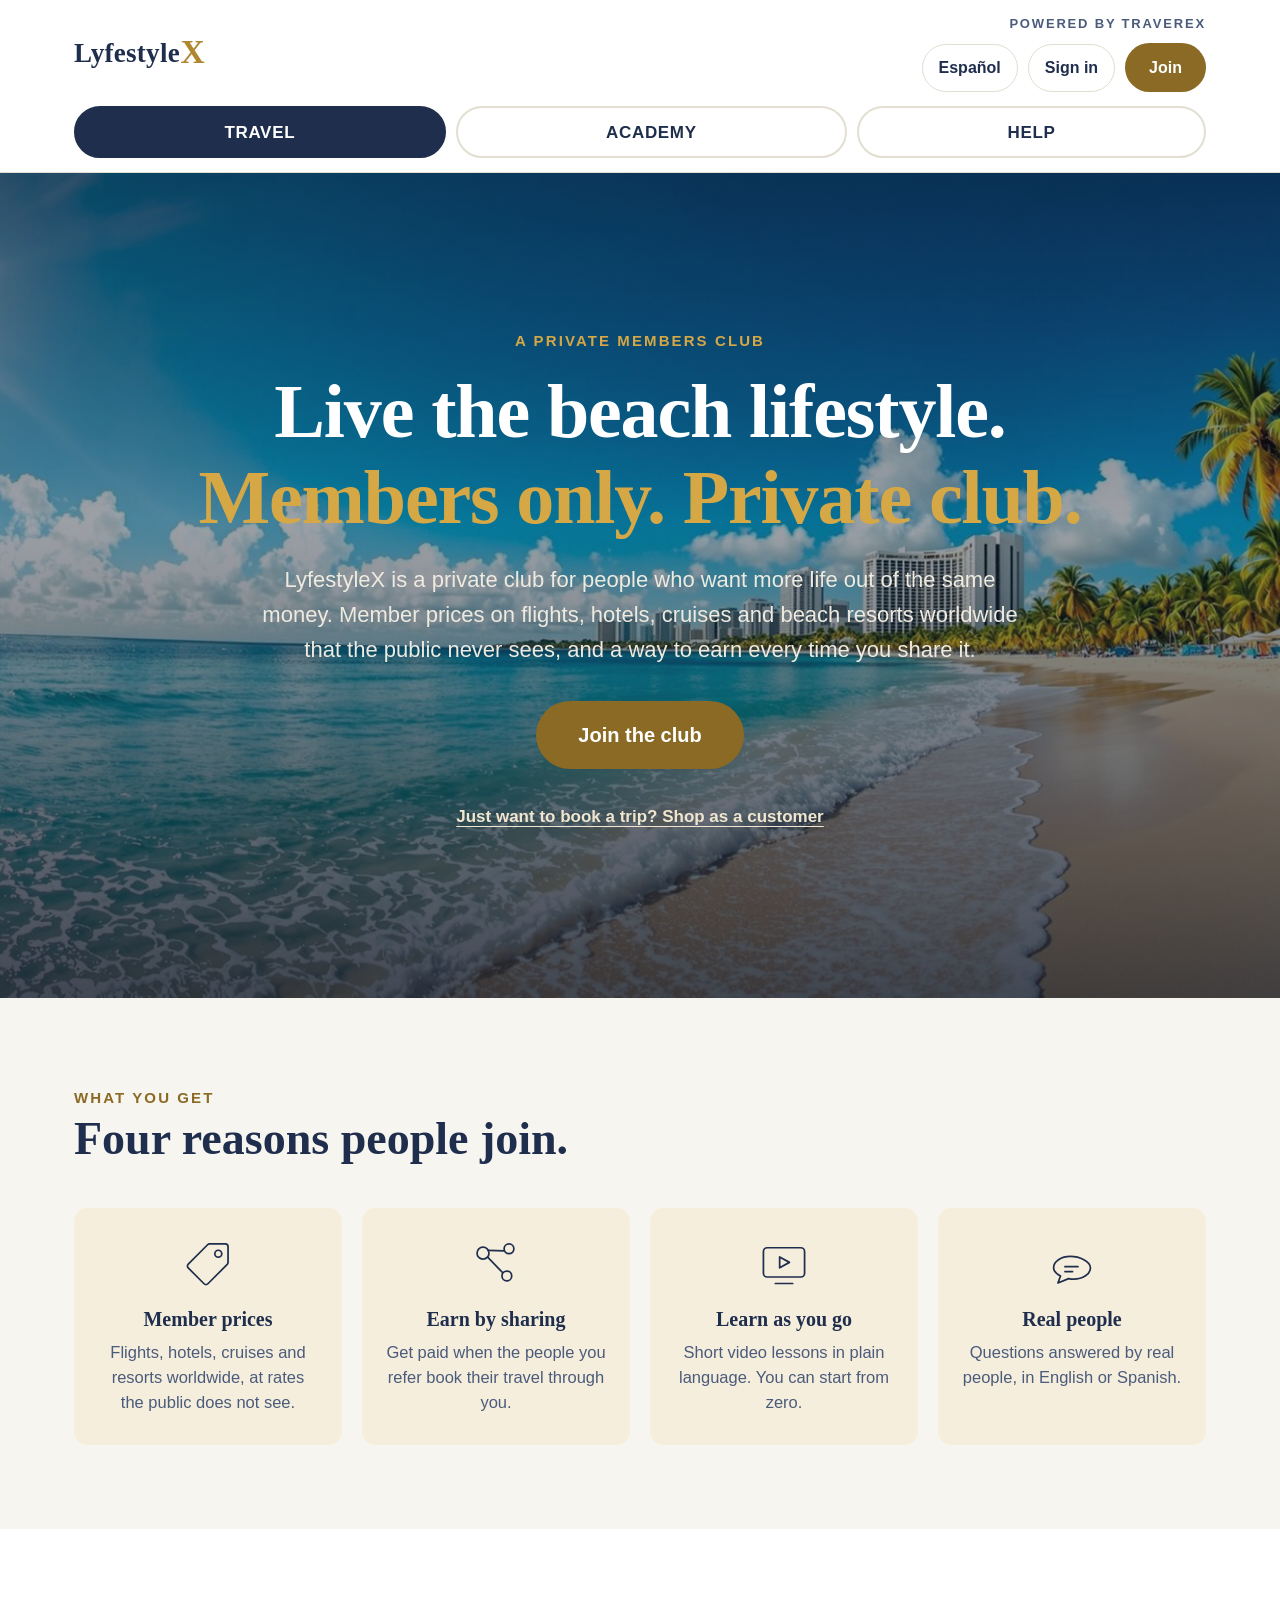
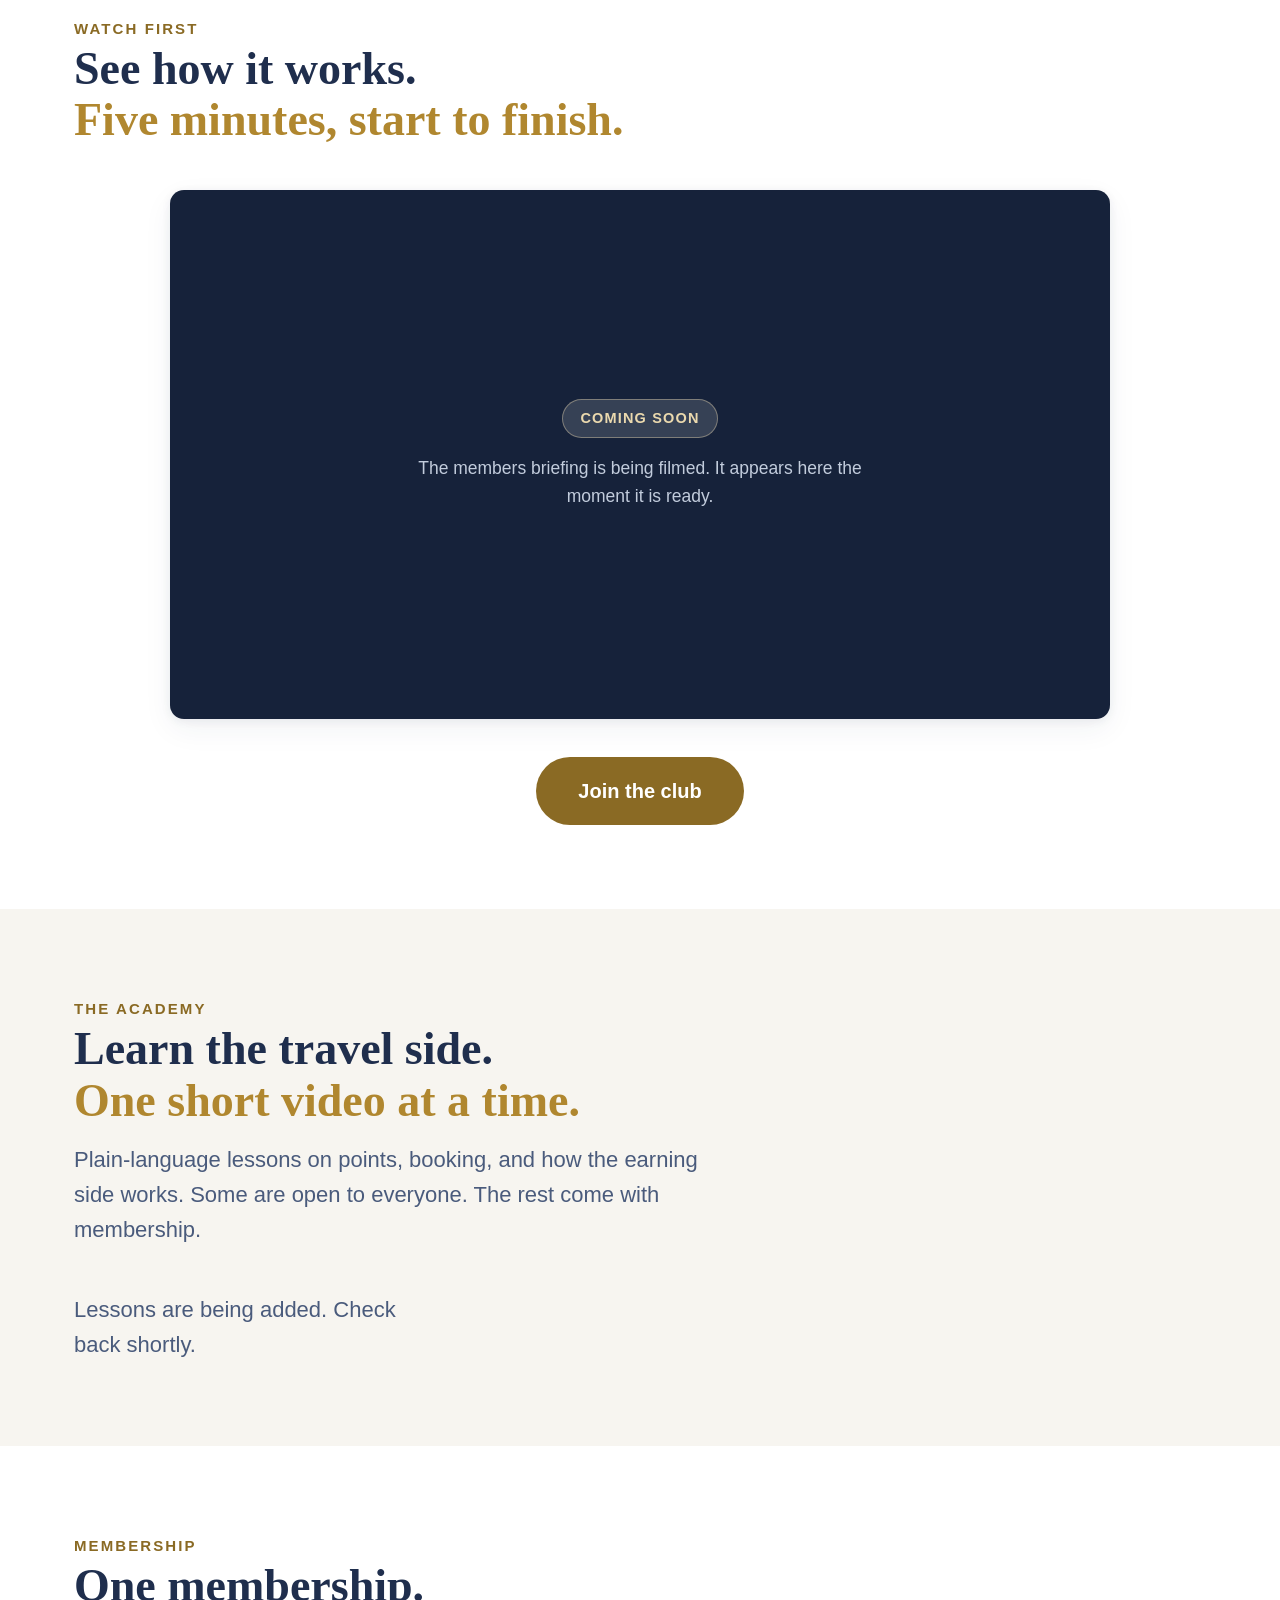
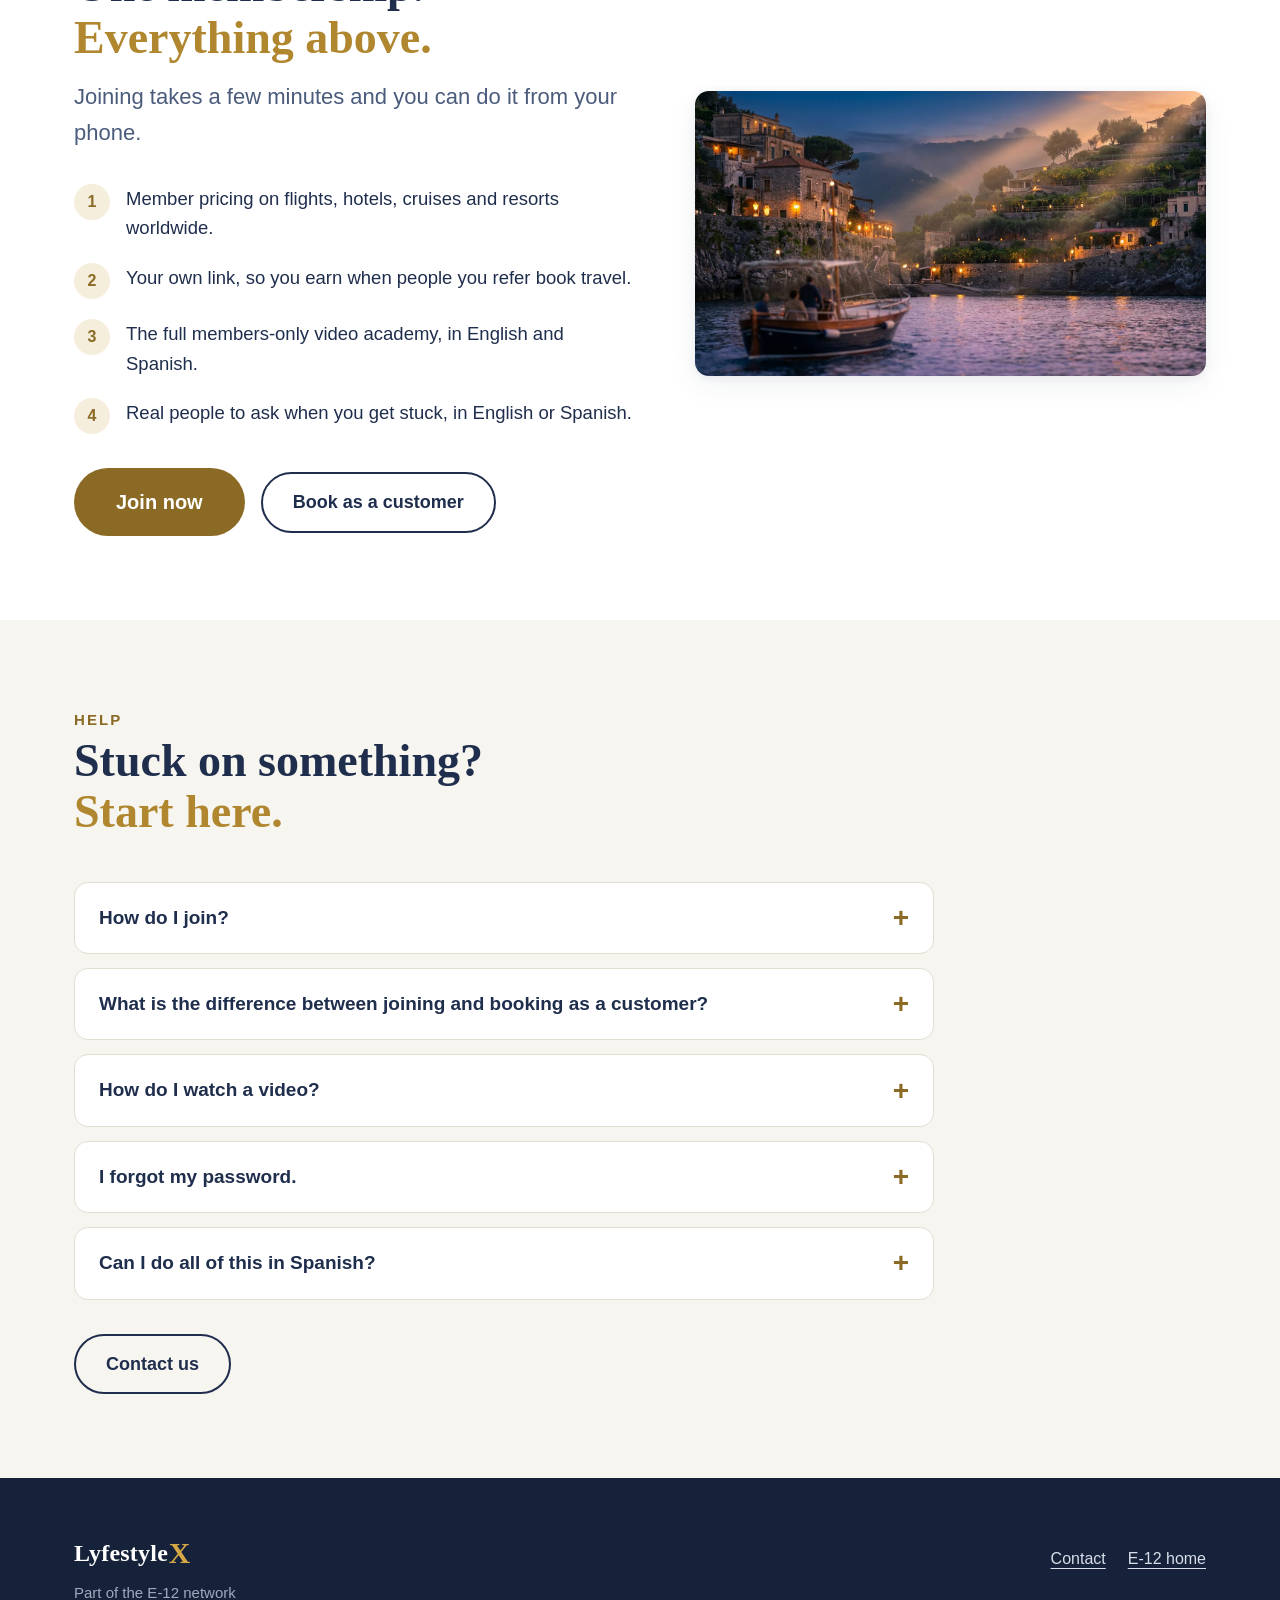
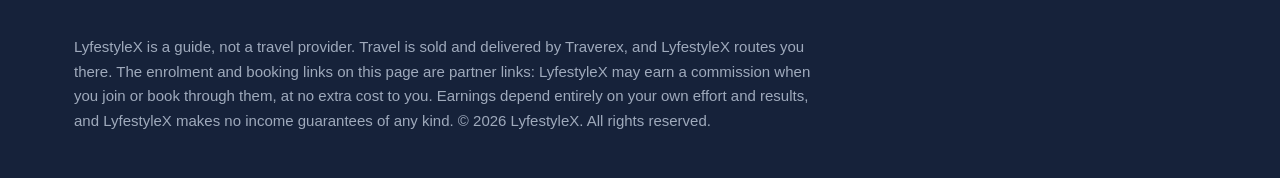
==== commit 50fa3738: "Global positioning: Lawrence removed, coming-soon tags, header Traverex E-12 is an international ent" ====
--- a/lifestyle/index.html
+++ b/lifestyle/index.html
@@ -4,7 +4,7 @@
 <meta charset="utf-8">
 <meta name="viewport" content="width=device-width, initial-scale=1">
 <title>LyfestyleX - Travel for less, earn while you do</title>
-<meta name="description" content="LyfestyleX is how Lawrence travels. Member prices on flights, hotels and cruises, plus a way to earn by sharing it.">
+<meta name="description" content="LyfestyleX is a private members travel club. Member prices on flights, hotels, cruises and resorts worldwide, plus a way to earn by sharing it.">
 <link rel="stylesheet" href="../css/lyx.css">
 </head>
 <body id="top">
@@ -12,11 +12,14 @@
 <header class="nav">
   <div class="nav-in">
     <a class="wordmark" href="#top" aria-label="LyfestyleX home">Lyfestyle<span class="x">X</span></a>
-    <div class="nav-right">
-      <button class="linkbtn" id="langBtn" aria-label="Switch language / Cambiar idioma">Espa&ntilde;ol</button>
-      <button class="linkbtn" id="authBtn">Sign in</button>
-      <a class="linkbtn owner-link" id="ownerLink" href="../admin.html" hidden>Owner panel</a>
-      <a class="btn btn-gold btn-sm" href="#" data-link="joinBusiness" data-i18n="nav.join">Join</a>
+    <div class="nav-stack">
+      <span class="powered" data-i18n="nav.powered">Powered by Traverex</span>
+      <div class="nav-right">
+        <button class="linkbtn" id="langBtn" aria-label="Switch language / Cambiar idioma">Espa&ntilde;ol</button>
+        <button class="linkbtn" id="authBtn">Sign in</button>
+        <a class="linkbtn owner-link" id="ownerLink" href="../admin.html" hidden>Owner panel</a>
+        <a class="btn btn-gold btn-sm" href="#" data-link="joinBusiness" data-i18n="nav.join">Join</a>
+      </div>
     </div>
   </div>
   <nav class="tabs" aria-label="Sections">
@@ -41,14 +44,13 @@
   <div class="hero-in">
     <div class="wrap">
       <span class="eyebrow" data-i18n="hero.eyebrow">A private members club</span>
-      <h1 data-i18n="hero.h1">Live the beach lifestyle.<span class="gold">Members only.</span></h1>
+      <h1 data-i18n="hero.h1">Live the beach lifestyle.<span class="gold">Members only. Private club.</span></h1>
       <p class="lead" data-i18n="hero.lead">LyfestyleX is a private club for people who want more life out of the
-        same money. Member prices on flights, hotels, cruises and beach resorts the public never sees, and a way
-        to earn every time you share it.</p>
+        same money. Member prices on flights, hotels, cruises and beach resorts worldwide that the public never
+        sees, and a way to earn every time you share it.</p>
       <div class="cta-row">
         <a class="btn btn-gold btn-lg" href="#" data-link="joinBusiness" data-i18n="hero.cta">Join the club</a>
       </div>
-      <span class="powered" data-i18n="hero.powered">Powered by Traverex</span>
       <a class="cust-link" href="#" data-link="joinCustomer" data-i18n="hero.cust">Just want to book a trip? Shop as a customer</a>
     </div>
   </div>
@@ -68,7 +70,7 @@
           <circle cx="33.5" cy="14.5" r="3.2"/>
         </svg>
         <h3 data-i18n="tile1.h">Member prices</h3>
-        <p data-i18n="tile1.p">Flights, hotels, cruises and resorts at rates the public does not see.</p>
+        <p data-i18n="tile1.p">Flights, hotels, cruises and resorts worldwide, at rates the public does not see.</p>
       </div>
       <div class="tile">
         <svg viewBox="0 0 48 48" fill="none" stroke="currentColor" stroke-width="1.6" stroke-linecap="round" stroke-linejoin="round" aria-hidden="true">
@@ -92,42 +94,29 @@
           <path d="M17.5 26.5h12M17.5 31h7"/>
         </svg>
         <h3 data-i18n="tile4.h">Real people</h3>
-        <p data-i18n="tile4.p">Questions answered by someone local, in English or Spanish.</p>
-      </div>
-    </div>
-  </div>
-</section>
-
-<!-- ============================ LOCAL ============================
-     The beach is the aspiration; Lawrence is the credibility. -->
-<section id="local">
-  <div class="wrap">
-    <div class="split">
-      <div>
-        <span class="eyebrow" data-i18n="local.eyebrow">From here</span>
-        <h2 data-i18n="local.h2">Built in Lawrence,<span class="h2-gold" data-i18n="local.h2b">for people from Lawrence.</span></h2>
-        <p class="lead" style="margin-top: 18px;" data-i18n="local.p">LyfestyleX started here, not in a corporate
-          office in another state. When you write in with a question, the person who answers knows your city, in
-          English or in Spanish.</p>
-      </div>
-      <div>
-        <img src="../img/lawrence-hero-sm.jpg" alt="An aerial view of downtown Lawrence, Massachusetts on a clear summer morning" loading="lazy">
+        <p data-i18n="tile4.p">Questions answered by real people, in English or Spanish.</p>
       </div>
     </div>
   </div>
 </section>
 
 <!-- ============================ WATCH ============================
-     Hidden entirely until an intro video exists. No empty player. -->
-<section id="watch" hidden>
+     Shows a Coming soon panel until an intro video exists, rather than an
+     empty player. Swaps to the real video the moment one is set. -->
+<section id="watch">
   <div class="wrap">
     <div class="sec-head">
       <span class="eyebrow" data-i18n="watch.eyebrow">Watch first</span>
       <h2 data-i18n="watch.h2">See how it works.<span class="h2-gold" data-i18n="watch.h2b">Five minutes, start to finish.</span></h2>
     </div>
-    <div class="video-frame" id="introFrame"></div>
+    <div class="video-frame" id="introFrame">
+      <div class="video-soon" id="introSoon">
+        <span class="badge-soon" data-i18n="watch.soon">Coming soon</span>
+        <p data-i18n="watch.soonp">The members briefing is being filmed. It appears here the moment it is ready.</p>
+      </div>
+    </div>
     <div class="cta-row" style="margin-top: 38px; justify-content: center;">
-      <a class="btn btn-gold btn-lg" href="#" data-link="joinBusiness" data-i18n="watch.cta">Join now</a>
+      <a class="btn btn-gold btn-lg" href="#" data-link="joinBusiness" data-i18n="watch.cta">Join the club</a>
     </div>
   </div>
 </section>
@@ -157,10 +146,10 @@
         <h2 data-i18n="join.h2">One membership.<span class="h2-gold" data-i18n="join.h2b">Everything above.</span></h2>
         <p class="lead" style="margin: 16px 0 34px;" data-i18n="join.lead">Joining takes a few minutes and you can do it from your phone.</p>
         <ul class="benefits">
-          <li><span class="n">1</span><span data-i18n="join.li1">Member pricing on flights, hotels, cruises and resorts.</span></li>
+          <li><span class="n">1</span><span data-i18n="join.li1">Member pricing on flights, hotels, cruises and resorts worldwide.</span></li>
           <li><span class="n">2</span><span data-i18n="join.li2">Your own link, so you earn when people you refer book travel.</span></li>
-          <li><span class="n">3</span><span data-i18n="join.li3">The full video academy, in English and Spanish.</span></li>
-          <li><span class="n">4</span><span data-i18n="join.li4">Someone local to ask when you get stuck.</span></li>
+          <li><span class="n">3</span><span data-i18n="join.li3">The full members-only video academy, in English and Spanish.</span></li>
+          <li><span class="n">4</span><span data-i18n="join.li4">Real people to ask when you get stuck, in English or Spanish.</span></li>
         </ul>
         <div class="cta-row">
           <a class="btn btn-gold btn-lg" href="#" data-link="joinBusiness" data-i18n="join.cta">Join now</a>
@@ -234,8 +223,6 @@
       page are partner links: LyfestyleX may earn a commission when you join or book through them, at no extra
       cost to you. Earnings depend entirely on your own effort and results, and LyfestyleX makes no income
       guarantees of any kind. &copy; 2026 LyfestyleX. All rights reserved.</p>
-    <p class="credit">Photograph of Lawrence, Massachusetts by Quintin Soloviev, used under
-      <a href="https://creativecommons.org/licenses/by/4.0/" rel="license noopener" target="_blank">CC BY 4.0</a>.</p>
   </div>
 </footer>
 
@@ -311,35 +298,31 @@
 
 /* Spanish. English lives in the markup. */
 window.LYX_I18N = {
-  "nav.join": "Únete",
+  "nav.join": "Únete", "nav.powered": "Con la tecnología de Traverex",
   "tab.travel": "Viajes", "tab.watch": "Ver", "tab.academy": "Academia", "tab.help": "Ayuda",
 
   "hero.eyebrow": "Un club privado de miembros",
-  "hero.h1": 'Vive la vida de playa.<span class="gold">Solo para miembros.</span>',
+  "hero.h1": 'Vive la vida de playa.<span class="gold">Solo para miembros. Club privado.</span>',
   "hero.lead": "LyfestyleX es un club privado para quienes quieren más vida con el mismo dinero. Precios de " +
-    "miembro en vuelos, hoteles, cruceros y resorts de playa que el público nunca ve, y una forma de ganar " +
-    "cada vez que lo compartes.",
+    "miembro en vuelos, hoteles, cruceros y resorts de playa en todo el mundo que el público nunca ve, y una " +
+    "forma de ganar cada vez que lo compartes.",
   "hero.cta": "Únete al club",
-  "hero.powered": "Con la tecnología de Traverex",
   "hero.cust": "¿Solo quieres viajar? Compra como cliente",
 
   "tiles.eyebrow": "Lo que recibes", "tiles.h2": "Cuatro razones para unirte.",
   "tile1.h": "Precios de miembro",
-  "tile1.p": "Vuelos, hoteles, cruceros y resorts a precios que el público no ve.",
+  "tile1.p": "Vuelos, hoteles, cruceros y resorts en todo el mundo, a precios que el público no ve.",
   "tile2.h": "Gana compartiendo",
   "tile2.p": "Te pagan cuando las personas que refieres reservan sus viajes contigo.",
   "tile3.h": "Aprende sobre la marcha",
   "tile3.p": "Videos cortos en lenguaje sencillo. Puedes empezar desde cero.",
   "tile4.h": "Gente de verdad",
-  "tile4.p": "Preguntas contestadas por alguien local, en inglés o español.",
-
-  "local.eyebrow": "De aquí",
-  "local.h2": "Hecho en Lawrence,", "local.h2b": "para gente de Lawrence.",
-  "local.p": "LyfestyleX empezó aquí, no en una oficina corporativa en otro estado. Cuando escribes con una " +
-    "pregunta, te contesta alguien que conoce tu ciudad, en inglés o en español.",
+  "tile4.p": "Preguntas contestadas por personas de verdad, en inglés o español.",
 
   "watch.eyebrow": "Míralo primero", "watch.h2": "Mira cómo funciona.",
   "watch.h2b": "Cinco minutos, de principio a fin.", "watch.cta": "Únete al club",
+  "watch.soon": "Próximamente",
+  "watch.soonp": "La presentación para miembros se está grabando. Aparecerá aquí en cuanto esté lista.",
 
   "acad.eyebrow": "La Academia", "acad.h2": "Aprende el lado de los viajes.",
   "acad.h2b": "Un video corto a la vez.",
@@ -349,10 +332,11 @@
 
   "join.eyebrow": "Membresía", "join.h2": "Una membresía.", "join.h2b": "Todo lo de arriba.",
   "join.lead": "Unirte toma unos minutos y lo puedes hacer desde tu teléfono.",
-  "join.li1": "Precios de miembro en vuelos, hoteles, cruceros y resorts de playa.",
+  "join.li1": "Precios de miembro en vuelos, hoteles, cruceros y resorts en todo el mundo.",
   "join.li2": "Tu propio enlace, para que ganes cuando la gente que refieres reserve.",
-  "join.li3": "La academia completa de videos, en inglés y español.",
-  "join.li4": "Alguien local a quien preguntarle cuando te trabes.",
+  "join.li3": "La academia completa de videos, solo para miembros, en inglés y español.",
+  "join.li4": "Personas de verdad a quienes preguntarles cuando te trabes, en inglés o español.",
+  "card.soon": "Próximamente",
   "join.cta": "Únete al club", "join.cta2": "Reservar como cliente",
 
   "help.eyebrow": "Ayuda", "help.h2": "¿Algo no te queda claro?", "help.h2b": "Empieza aquí.",
--- a/css/lyx.css
+++ b/css/lyx.css
@@ -1,9 +1,9 @@
 /* ==========================================================================
    LyfestyleX - travel page (Gate 01 of the E-12 / e1212.com umbrella)
-   Layout + palette after lawrenceredevelopmentauthority.org (navy + gold,
-   white ground, two-tone serif headings).
+   Layout + palette after a navy-and-gold civic reference (white ground,
+   two-tone serif headings).
    Imagery after xullu.com (bright, full-bleed, rounded, generous space).
-   Built for an older, less tech-comfortable, bilingual Lawrence audience:
+   Built for an older, less tech-comfortable, bilingual global audience:
    nothing hidden behind a menu, nothing under 15px, every target >= 48px.
    Self-contained: no external requests of any kind.
    ========================================================================== */
@@ -102,7 +102,13 @@
   color: var(--gold); font-size: 1.24em; line-height: 0;
   position: relative; top: 0.05em; margin-left: 0.02em;
 }
-.nav-right { display: flex; align-items: center; gap: 10px; flex-wrap: wrap; }
+/* right side of the bar: the Traverex line sits above the buttons */
+.nav-stack { display: flex; flex-direction: column; align-items: flex-end; gap: 8px; }
+.nav-right { display: flex; align-items: center; gap: 10px; flex-wrap: wrap; justify-content: flex-end; }
+.powered {
+  font-size: 13px; font-weight: 700; letter-spacing: 0.14em;
+  text-transform: uppercase; color: var(--navy-soft); white-space: nowrap;
+}
 .linkbtn {
   min-height: 48px; padding: 8px 16px; font-size: 16px; font-weight: 600;
   background: none; border: 1px solid var(--line); border-radius: 999px;
@@ -145,12 +151,6 @@
 .hero h1 .gold { color: var(--gold-hi); display: block; }
 .hero .lead { color: #EFEAE0; margin: 22px auto 0; text-align: center; }
 .hero .cta-row { justify-content: center; margin-top: 34px; }
-/* "Powered by Traverex" sits under the join button, quiet but present */
-.powered {
-  display: block; margin-top: 18px;
-  font-size: 15px; font-weight: 600; letter-spacing: 0.14em; text-transform: uppercase;
-  color: rgba(255, 255, 255, 0.78);
-}
 /* the quieter customer path */
 .cust-link {
   display: inline-block; margin-top: 22px;
@@ -207,6 +207,12 @@
 }
 .pill-members { background: var(--navy); color: #fff; }
 .pill-free { background: var(--gold-tint); color: var(--gold-text); }
+.pill-soon { background: var(--paper-2); color: var(--navy-soft); border: 1px solid var(--line); }
+/* a card whose content does not exist yet reads as promised, not broken */
+.card.is-soon { cursor: default; }
+.card.is-soon:hover { transform: none; box-shadow: var(--shadow); }
+.card.is-soon .card-img { filter: saturate(0.45); opacity: 0.7; }
+.card.is-soon .card-play { display: none; }
 .card h3 { color: var(--navy); }
 
 /* ---- membership list ---- */
@@ -242,6 +248,19 @@
   background: var(--navy-deep); box-shadow: var(--shadow);
 }
 .video-frame iframe, .video-frame video { width: 100%; height: 100%; border: 0; display: block; }
+/* stands in for the intro video until one exists */
+.video-soon {
+  position: absolute; inset: 0;
+  display: flex; flex-direction: column; align-items: center; justify-content: center;
+  gap: 16px; padding: 30px; text-align: center;
+}
+.video-soon .badge-soon {
+  display: inline-block;
+  font-size: 14.5px; font-weight: 700; letter-spacing: 0.08em; text-transform: uppercase;
+  padding: 7px 17px; border-radius: 999px;
+  background: rgba(255, 255, 255, 0.14); color: #EBD9AE; border: 1px solid rgba(235, 217, 174, 0.4);
+}
+.video-soon p { color: #C2CCDC; font-size: 17.5px; max-width: 46ch; }
 
 /* ============================== FOOTER ============================== */
 footer { background: var(--navy-deep); color: #D8DEE9; padding: 56px 0 44px; font-size: 16px; }
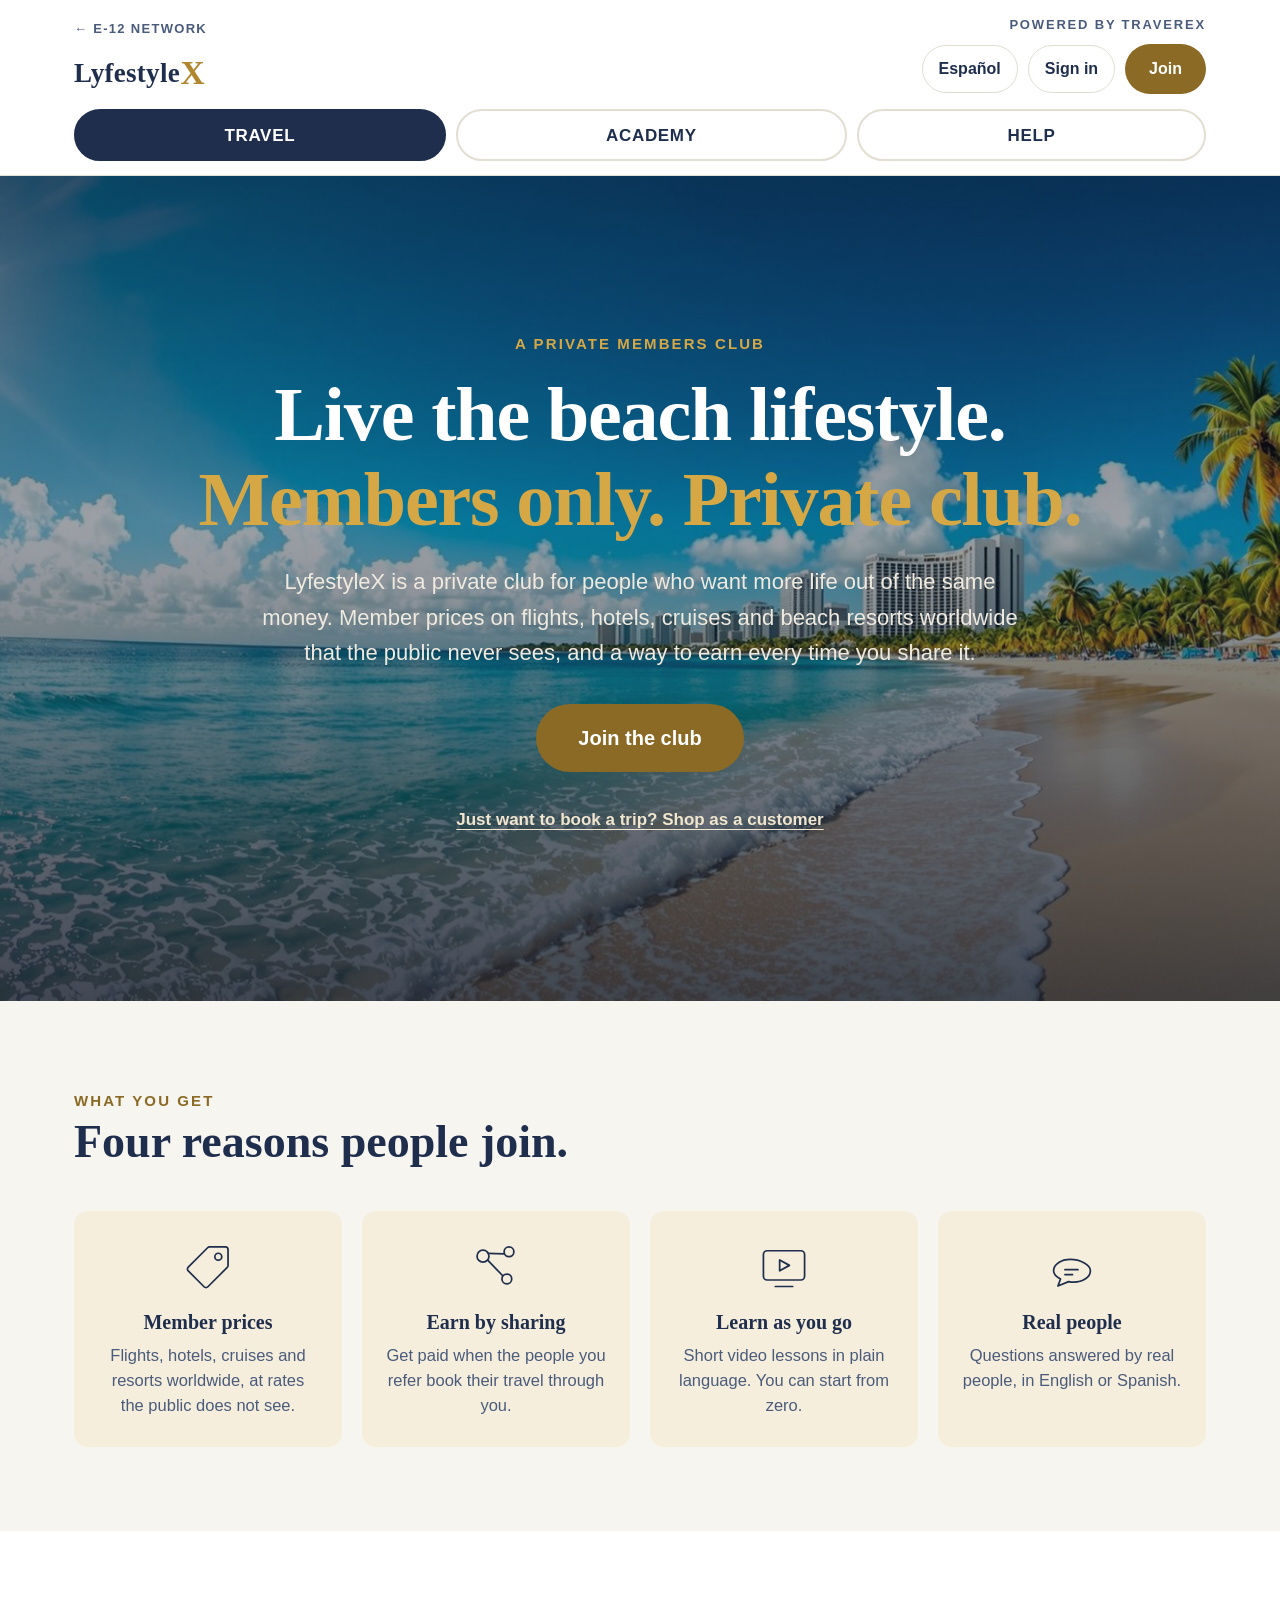
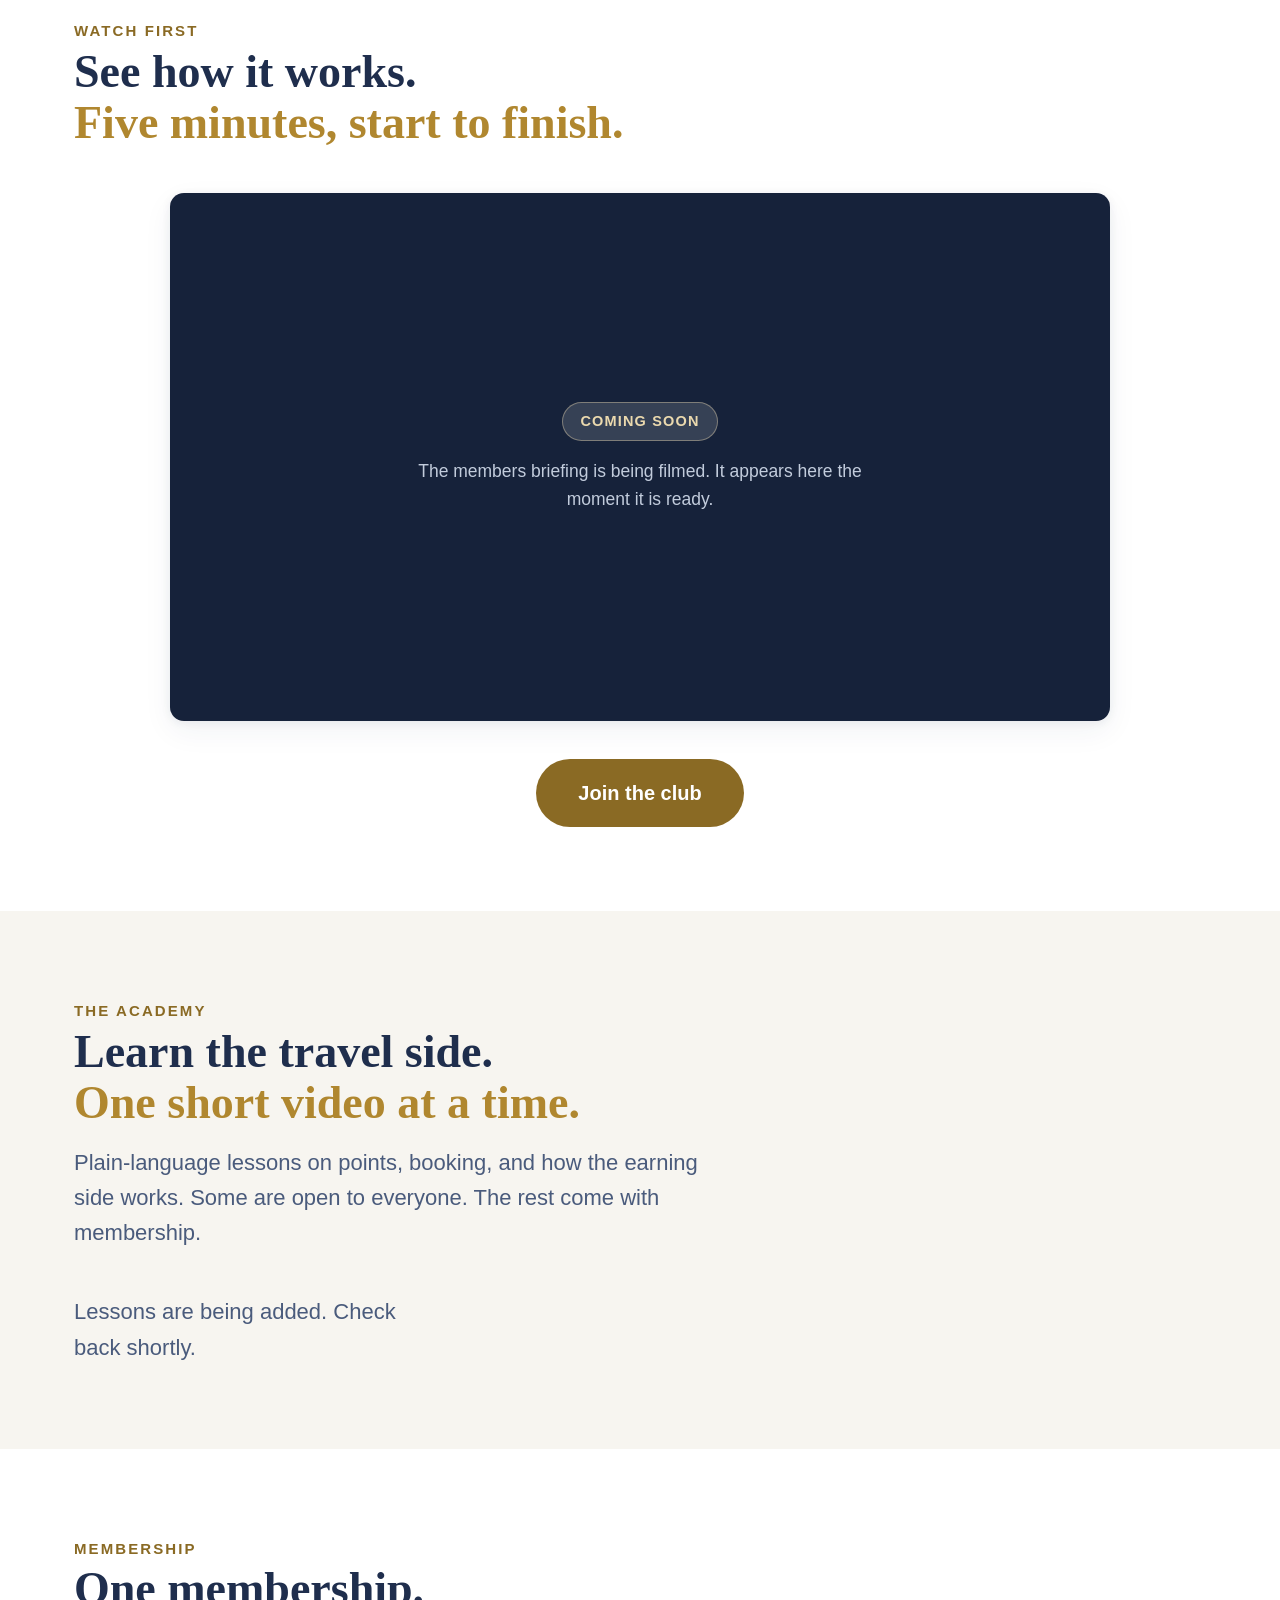
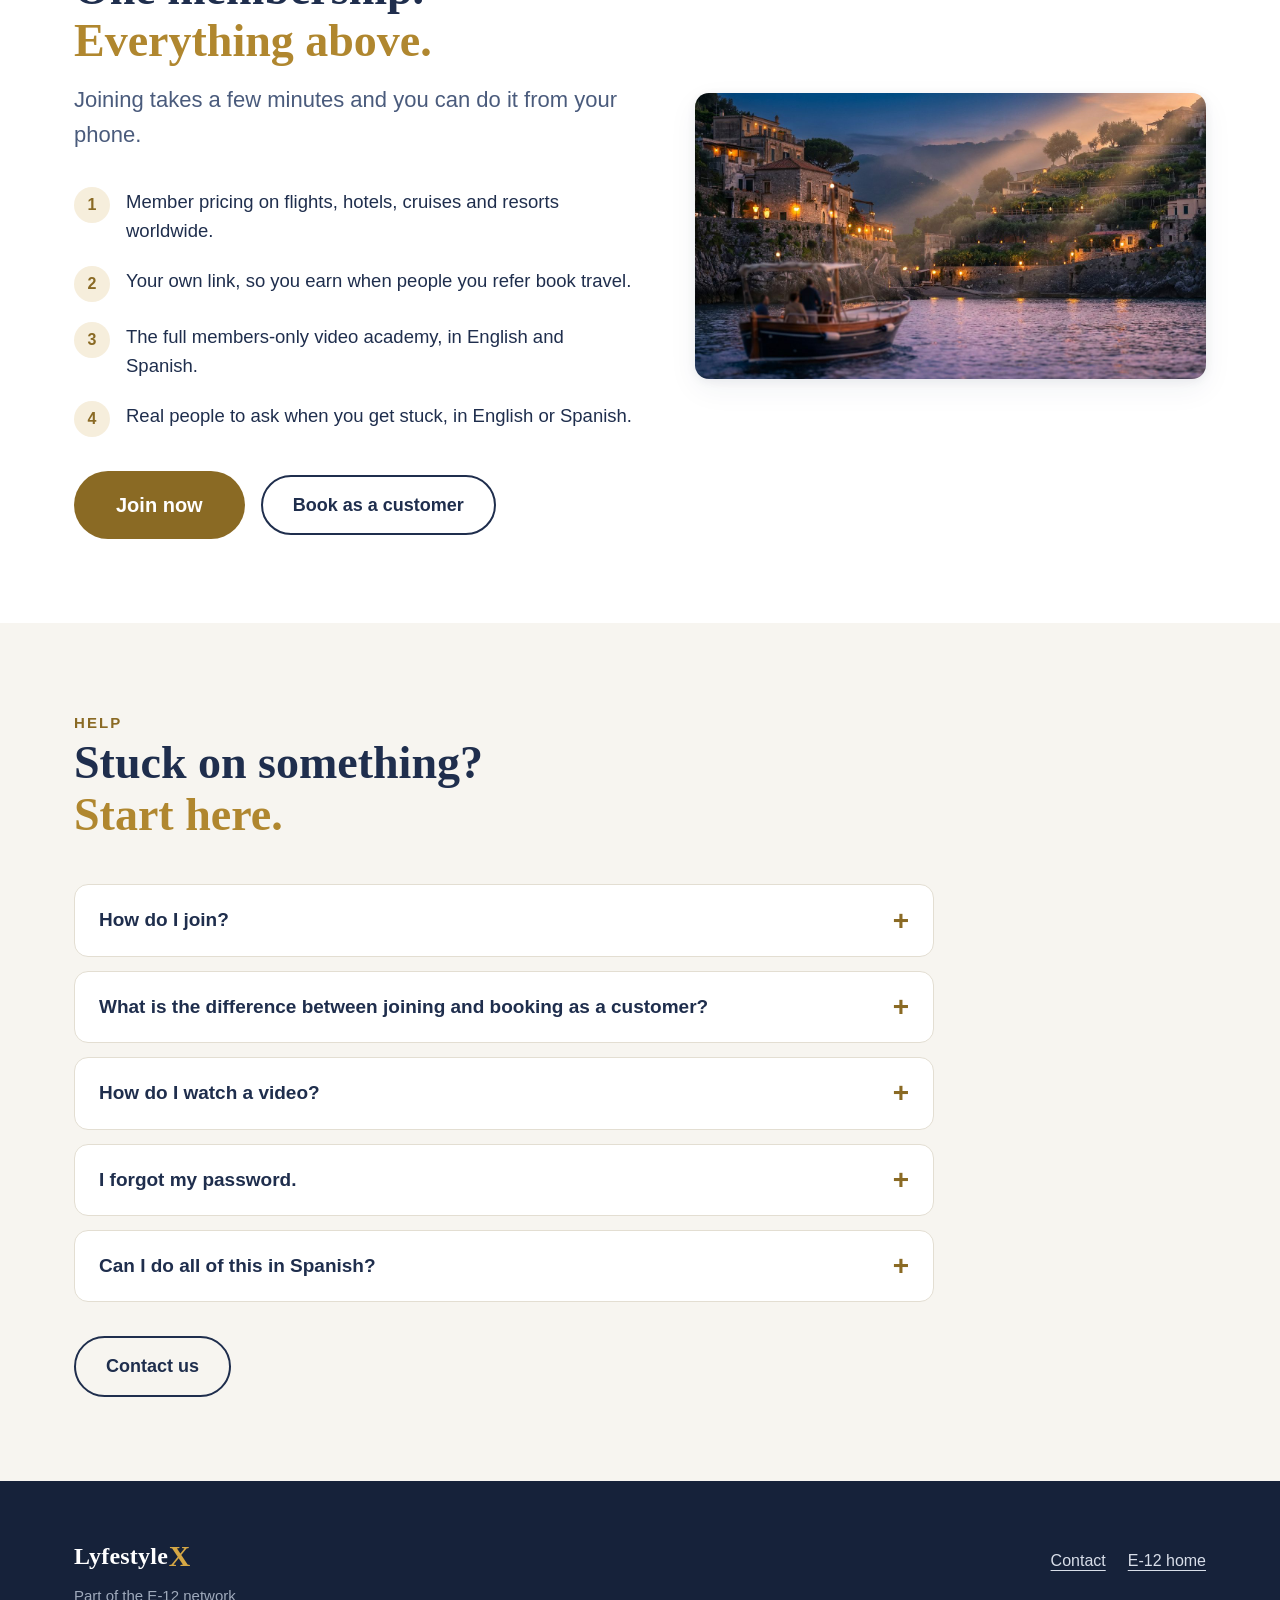
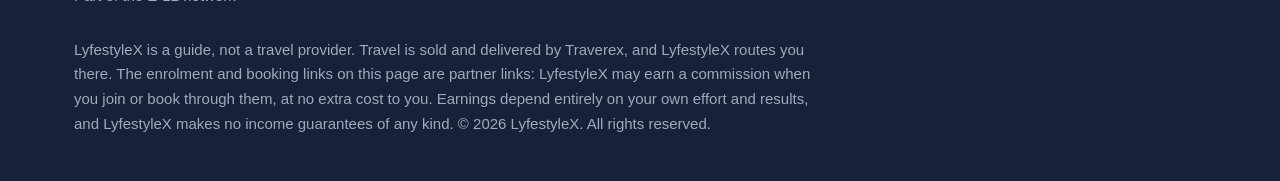
==== commit 5419d9b7: "Add a header route back from a gate to the umbrella The LyfestyleX wordmark pointed at #top and the " ====
--- a/lifestyle/index.html
+++ b/lifestyle/index.html
@@ -11,7 +11,10 @@
 
 <header class="nav">
   <div class="nav-in">
-    <a class="wordmark" href="#top" aria-label="LyfestyleX home">Lyfestyle<span class="x">X</span></a>
+    <div class="nav-stack nav-stack-left">
+      <a class="backlink" href="../" data-i18n="nav.back">&#8592; E-12 network</a>
+      <a class="wordmark" href="#top" aria-label="LyfestyleX home">Lyfestyle<span class="x">X</span></a>
+    </div>
     <div class="nav-stack">
       <span class="powered" data-i18n="nav.powered">Powered by Traverex</span>
       <div class="nav-right">
@@ -299,6 +302,7 @@
 /* Spanish. English lives in the markup. */
 window.LYX_I18N = {
   "nav.join": "Únete", "nav.powered": "Con la tecnología de Traverex",
+  "nav.back": "&#8592; Red E-12",
   "tab.travel": "Viajes", "tab.watch": "Ver", "tab.academy": "Academia", "tab.help": "Ayuda",
 
   "hero.eyebrow": "Un club privado de miembros",
--- a/css/lyx.css
+++ b/css/lyx.css
@@ -104,6 +104,15 @@
 }
 /* right side of the bar: the Traverex line sits above the buttons */
 .nav-stack { display: flex; flex-direction: column; align-items: flex-end; gap: 8px; }
+/* left side on a gate page: the way back to the umbrella sits above the
+   wordmark, so nobody is ever stranded inside a gate */
+.nav-stack-left { align-items: flex-start; }
+.backlink {
+  display: inline-flex; align-items: center; min-height: 30px;
+  font-size: 13px; font-weight: 700; letter-spacing: 0.1em; text-transform: uppercase;
+  color: var(--navy-soft); text-decoration: none; white-space: nowrap;
+}
+.backlink:hover { color: var(--navy); text-decoration: underline; text-underline-offset: 3px; }
 .nav-right { display: flex; align-items: center; gap: 10px; flex-wrap: wrap; justify-content: flex-end; }
 .powered {
   font-size: 13px; font-weight: 700; letter-spacing: 0.14em;
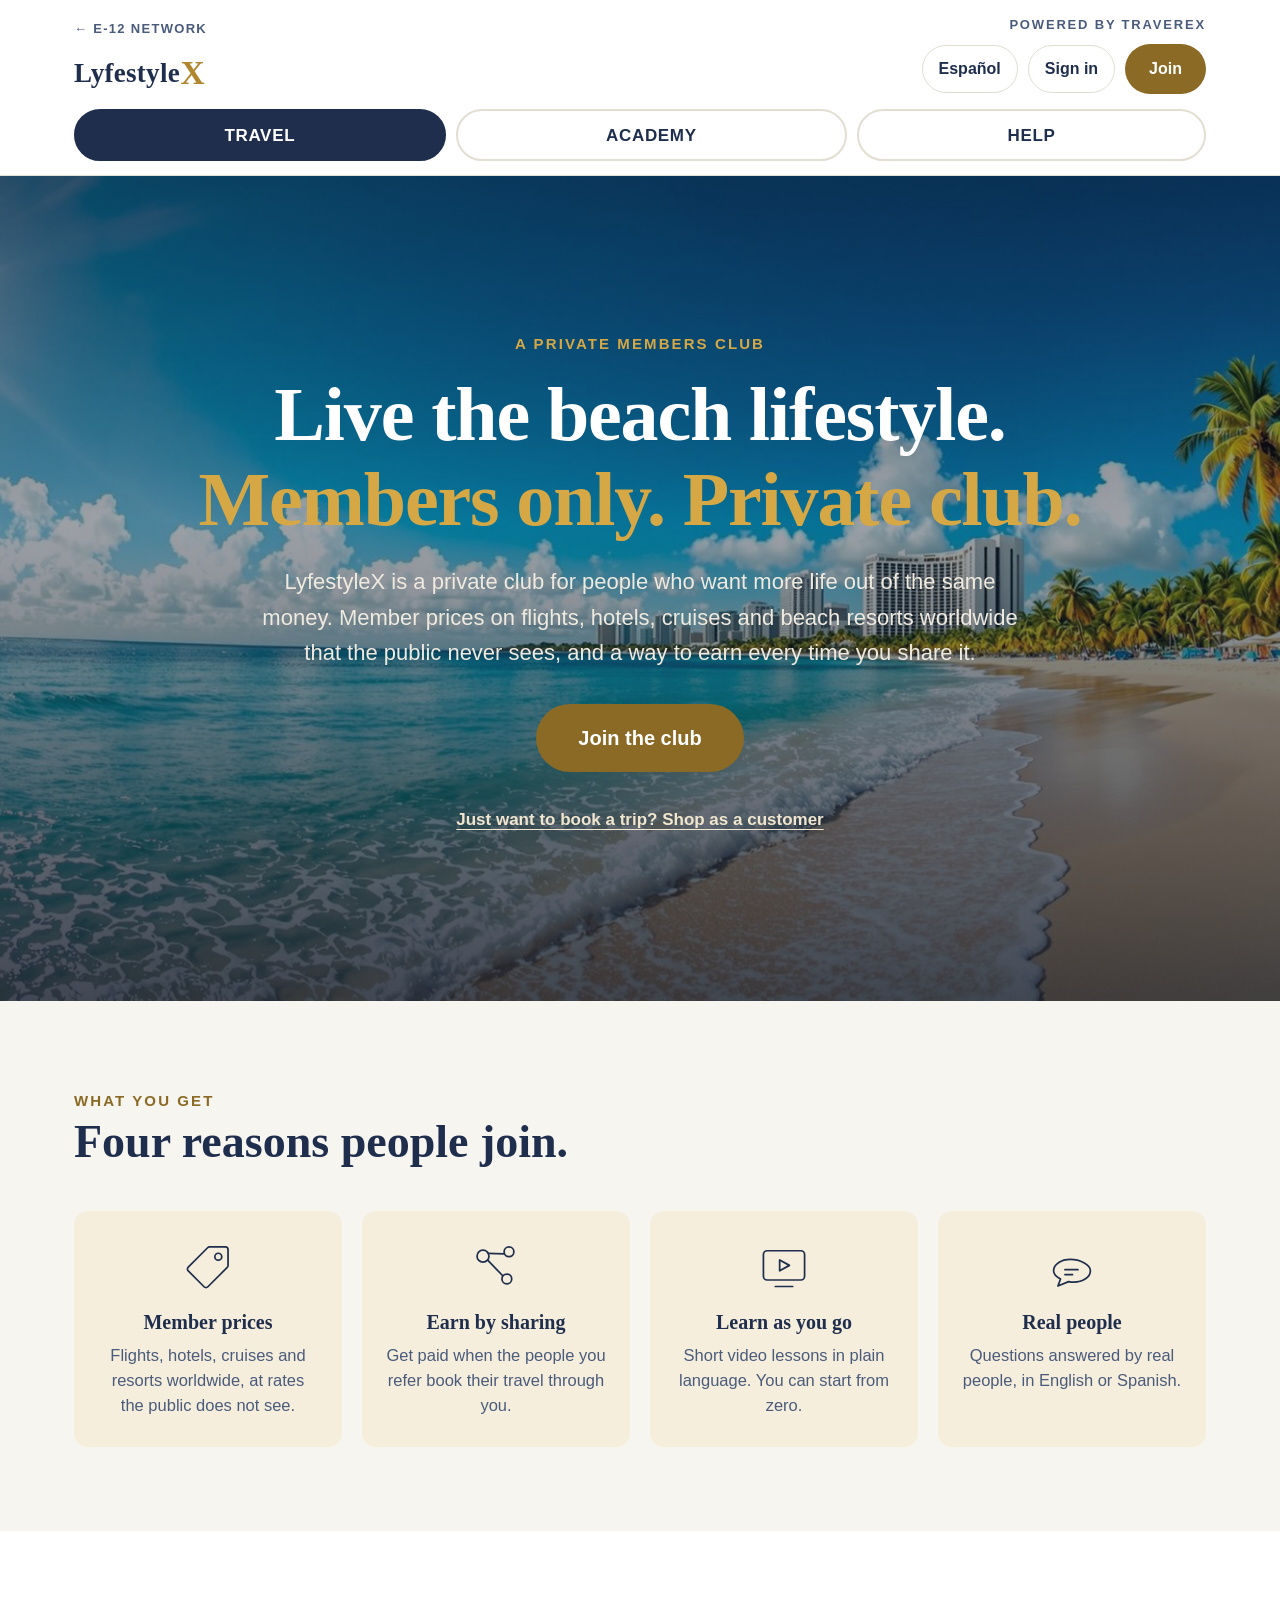
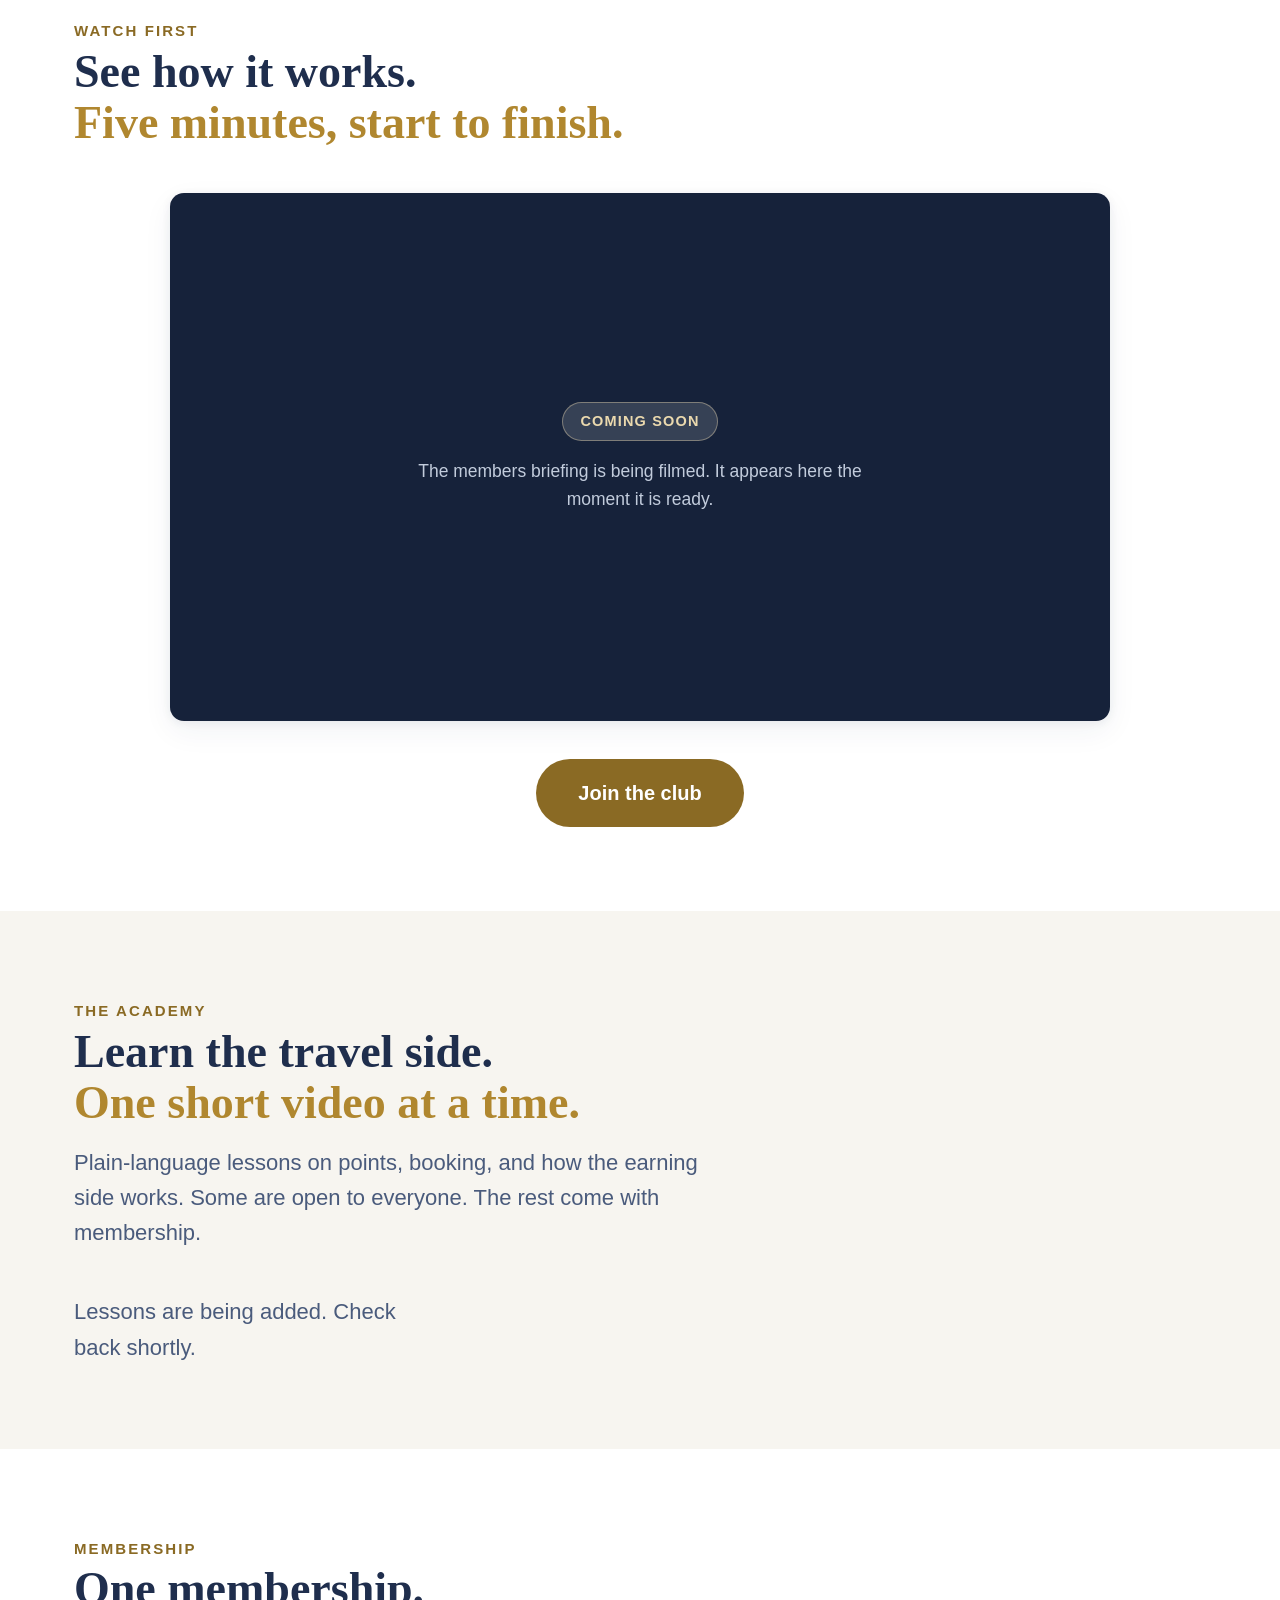
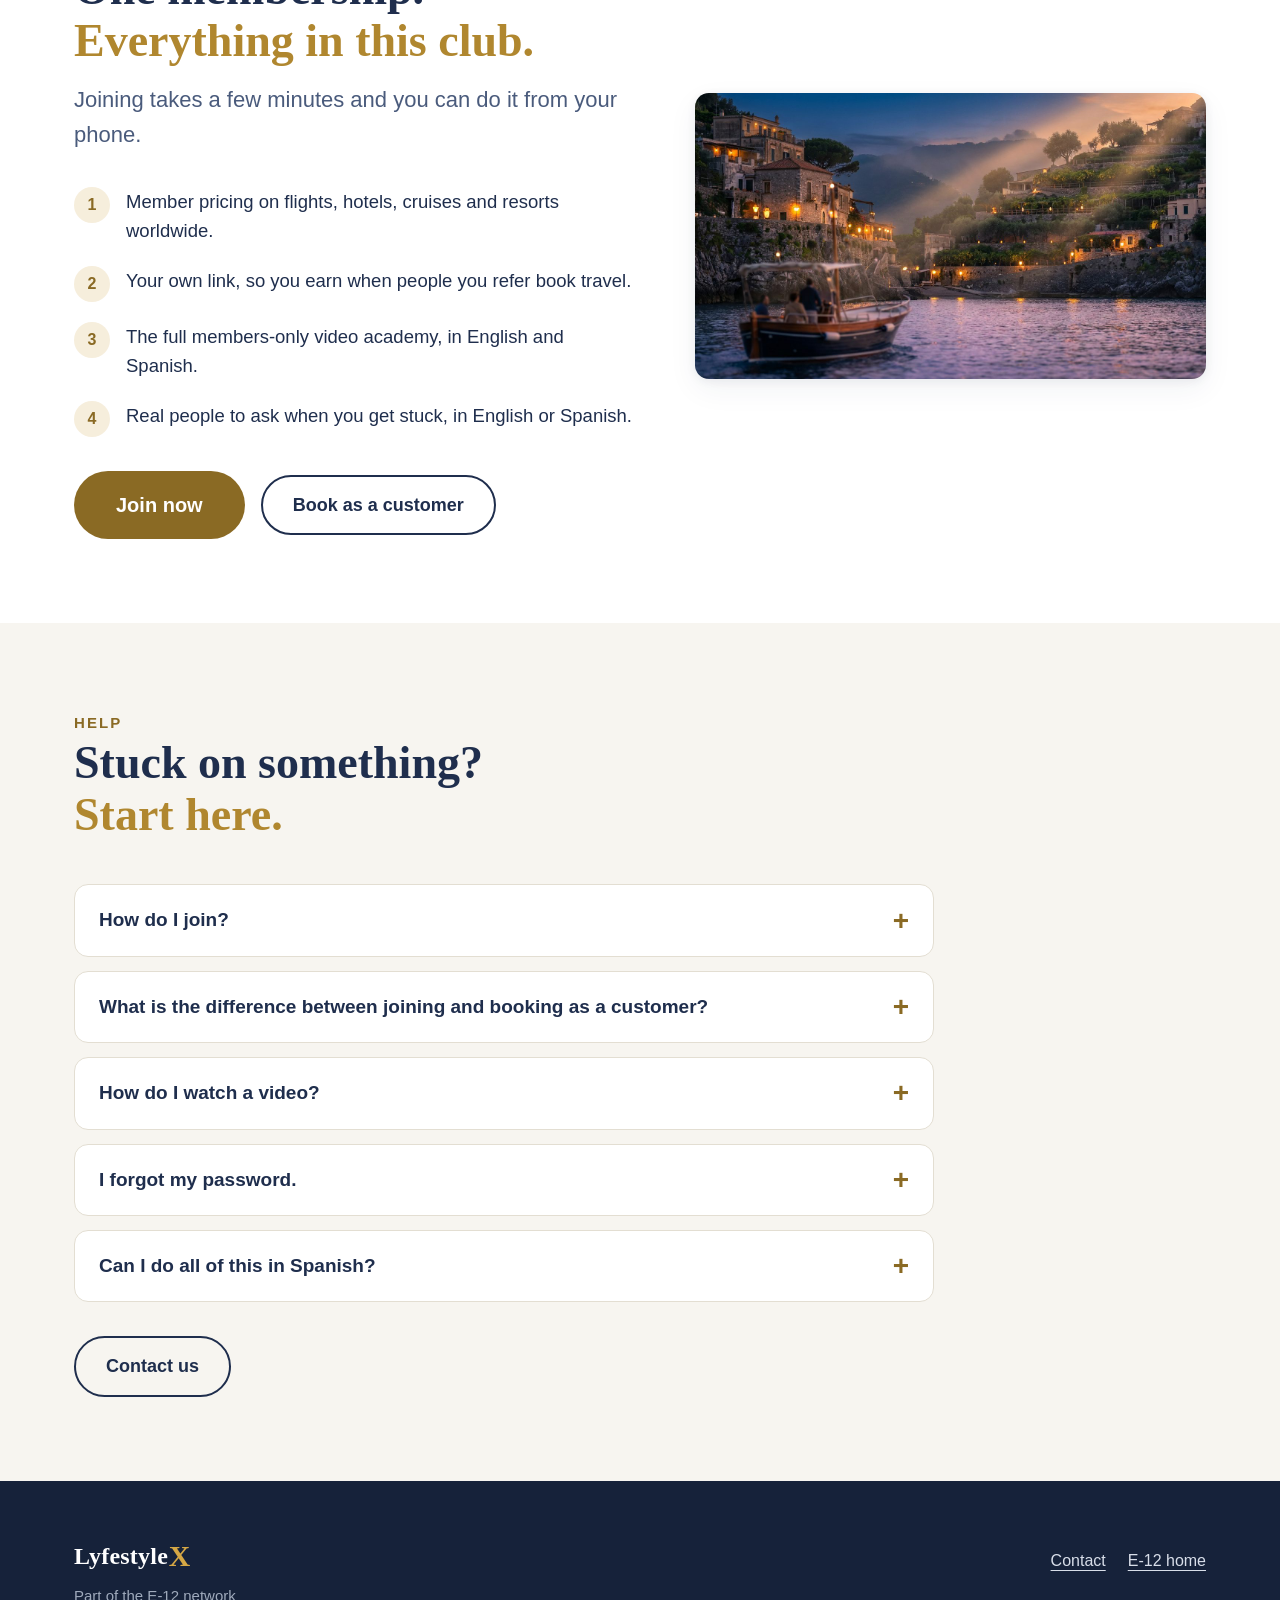
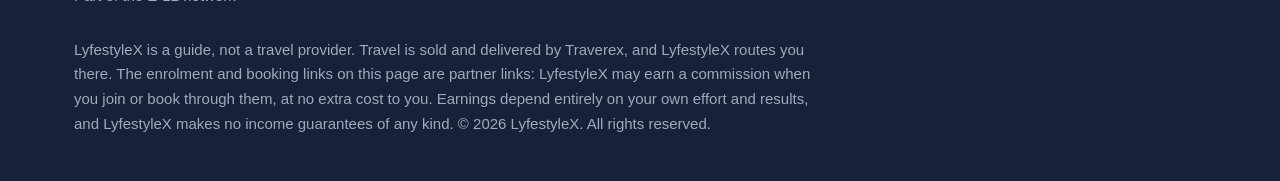
==== commit 604fb8a0: "Clubs not gates, per-club memberships, no hero, direct enrolment link Four changes from Jose and Ame" ====
--- a/lifestyle/index.html
+++ b/lifestyle/index.html
@@ -146,7 +146,7 @@
     <div class="split">
       <div>
         <span class="eyebrow" data-i18n="join.eyebrow">Membership</span>
-        <h2 data-i18n="join.h2">One membership.<span class="h2-gold" data-i18n="join.h2b">Everything above.</span></h2>
+        <h2 data-i18n="join.h2">One membership.<span class="h2-gold" data-i18n="join.h2b">Everything in this club.</span></h2>
         <p class="lead" style="margin: 16px 0 34px;" data-i18n="join.lead">Joining takes a few minutes and you can do it from your phone.</p>
         <ul class="benefits">
           <li><span class="n">1</span><span data-i18n="join.li1">Member pricing on flights, hotels, cruises and resorts worldwide.</span></li>
@@ -293,7 +293,7 @@
    the site_links table overrides them, so Jose can change either from the
    owner panel without a code change. */
 window.LINKS = {
-  joinBusiness: "https://traverexlifestyle.com/nexlevelnetwork", /* PRIMARY: business enrolment */
+  joinBusiness: "https://traverexlifestyle.com/joinus/nexlevelnetwork", /* PRIMARY: business enrolment */
   joinCustomer: "https://traverex.com/nexlevelnetwork",          /* secondary: customer enrolment */
   introVideo:   "",                                              /* unset -> Watch section stays hidden */
   contact:      ""                                               /* unset -> opens the lead form */
@@ -334,7 +334,7 @@
     "ganancias. Algunas son para todos. El resto es solo para miembros.",
   "acad.empty": "Estamos agregando las lecciones. Vuelve pronto.",
 
-  "join.eyebrow": "Membresía", "join.h2": "Una membresía.", "join.h2b": "Todo lo de arriba.",
+  "join.eyebrow": "Membresía", "join.h2": "Una membresía.", "join.h2b": "Todo lo de este club.",
   "join.lead": "Unirte toma unos minutos y lo puedes hacer desde tu teléfono.",
   "join.li1": "Precios de miembro en vuelos, hoteles, cruceros y resorts en todo el mundo.",
   "join.li2": "Tu propio enlace, para que ganes cuando la gente que refieres reserve.",
